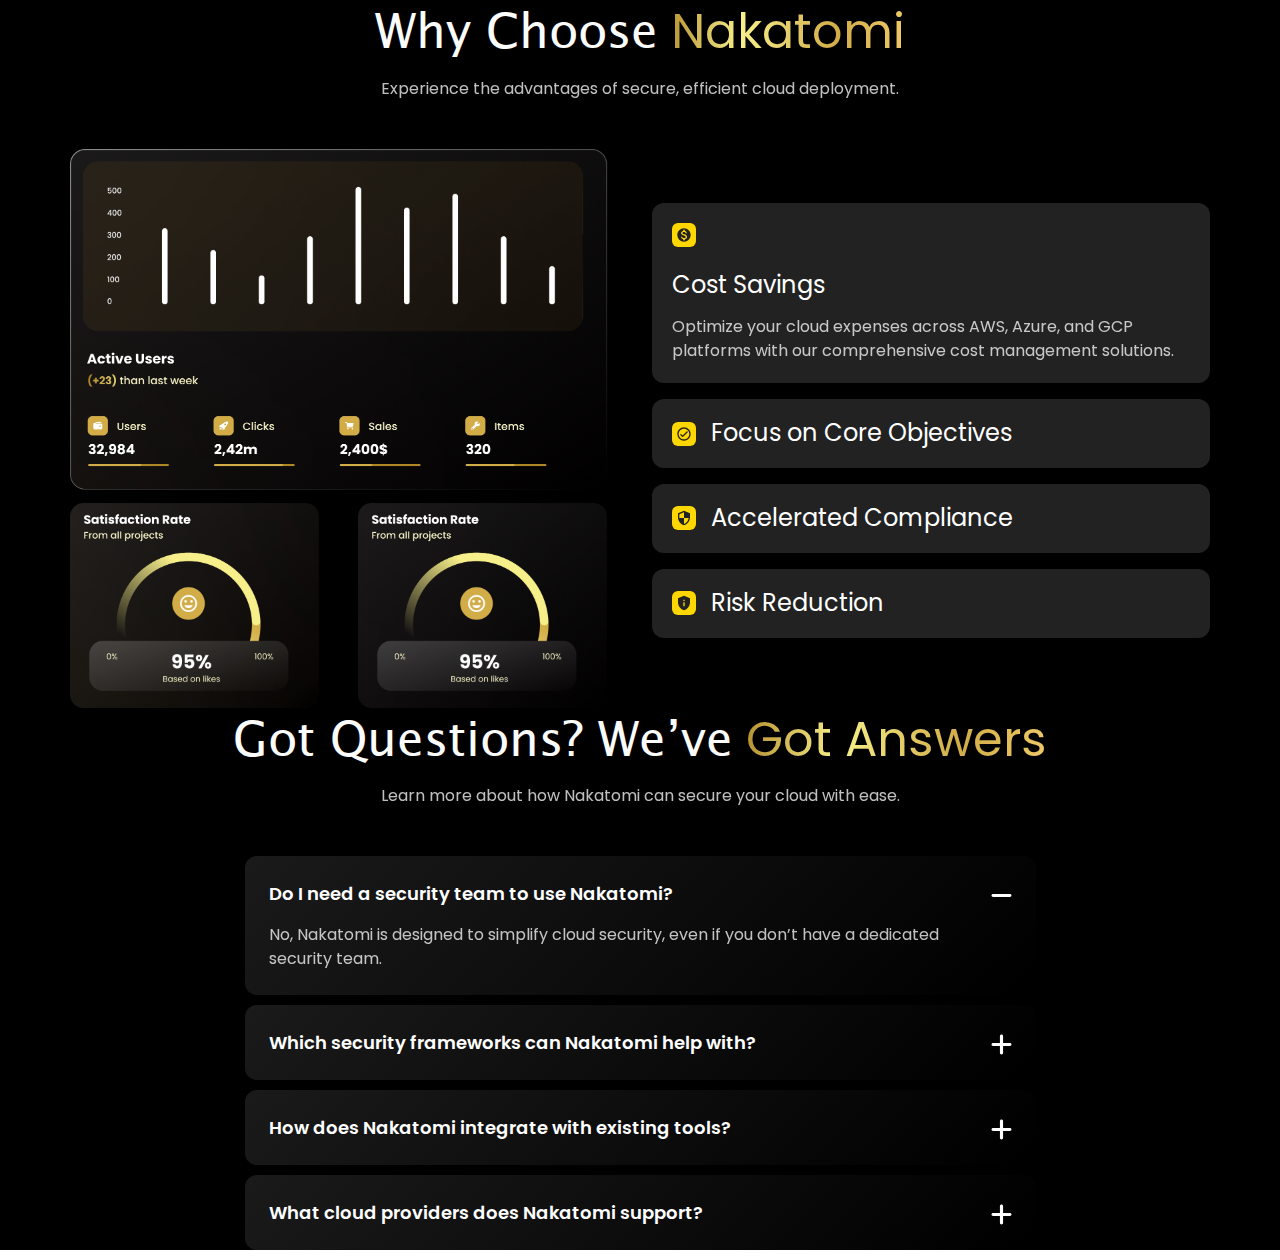
==== faq.html @ da6de806 "added chnages in the page" ====
<!DOCTYPE html>
<html lang="en">

<head>
    <meta charset="UTF-8">
    <meta name="viewport" content="width=device-width, initial-scale=1.0">
    <title>nakatomi</title>
    <link href="https://cdn.jsdelivr.net/npm/bootstrap@5.3.3/dist/css/bootstrap.min.css" rel="stylesheet"
        integrity="sha384-QWTKZyjpPEjISv5WaRU9OFeRpok6YctnYmDr5pNlyT2bRjXh0JMhjY6hW+ALEwIH" crossorigin="anonymous">
    <link rel="stylesheet" href="./assets/css/style.css">
    <link rel="stylesheet" href="./assets/css/faq.css">
</head>

<body>
    <div class="bg-black why-choose-us">
        <!-- why choose us -->
        <div class="">
            <div class="container">
                <h1 class="ff-lucida fw-normal fs-4xl leading-120 clr-white-smoke text-center mx-auto mb-3">
                    Why Choose<span class="gradient-text"> Nakatomi</span></h1>
                <p class="fw-normal fs-md lh-150 text-white opacity-75 text-center mb-5">Experience the advantages of
                    secure, efficient cloud deployment.</p>
                <div class="row">
                    <div class="col-lg-6">
                        <div class="why-choose-dashboard-image">
                            <img src="./assets/images/png/why-choose-dashboard-logo.png" alt="dashboard layout image"
                                class="w-100 h-100">
                        </div>
                    </div>
                    <div class="col-lg-6 d-flex flex-column align-items-center justify-content-center">
                        <div class="accordion-container">
                            <div class="accordion-item-why-choose">
                                <div class="accordion-header-why-choose">
                                    <div class="icon-why-choose">
                                        <svg viewBox="0 0 24 24">
                                            <path
                                                d="M12 2C6.48 2 2 6.48 2 12s4.48 10 10 10 10-4.48 10-10S17.52 2 12 2zm1.41 16.09V20h-2.67v-1.93c-1.71-.36-3.16-1.46-3.27-3.4h1.96c.1 1.05.82 1.87 2.65 1.87 1.96 0 2.4-.98 2.4-1.59 0-.83-.44-1.61-2.67-2.14-2.48-.6-4.18-1.62-4.18-3.67 0-1.72 1.39-2.84 3.11-3.21V4h2.67v1.95c1.86.45 2.79 1.86 2.85 3.39H14.3c-.05-1.11-.64-1.87-2.22-1.87-1.5 0-2.4.68-2.4 1.64 0 .84.65 1.39 2.67 1.91s4.18 1.39 4.18 3.91c-.01 1.83-1.38 2.83-3.12 3.16z" />
                                        </svg>
                                    </div>
                                    <div class="accordion-title mb-0 text-white fs-2xl leading-120">Cost Savings</div>
                                </div>
                                <div class="accordion-content-wrapper">
                                    <div class="accordion-content">
                                        <p class="mb-0 fs-md leading-150 text-white opacity-75">Optimize your cloud
                                            expenses across AWS, Azure, and GCP
                                            platforms with our
                                            comprehensive cost
                                            management solutions.</p>
                                    </div>
                                </div>
                            </div>

                            <div class="accordion-item-why-choose">
                                <div class="accordion-header-why-choose">
                                    <div class="icon-why-choose">
                                        <svg viewBox="0 0 24 24">
                                            <path
                                                d="M12 2C6.48 2 2 6.48 2 12s4.48 10 10 10 10-4.48 10-10S17.52 2 12 2zm0 18c-4.41 0-8-3.59-8-8s3.59-8 8-8 8 3.59 8 8-3.59 8-8 8zm3.88-11.71L10 14.17l-1.88-1.88a.996.996 0 1 0-1.41 1.41l2.59 2.59c.39.39 1.02.39 1.41 0L17.3 9.7a.996.996 0 0 0 0-1.41c-.39-.39-1.03-.39-1.42 0z" />
                                        </svg>
                                    </div>
                                    <div class="accordion-title mb-0 text-white fs-2xl leading-120">Focus on Core
                                        Objectives</div>
                                </div>
                                <div class="accordion-content-wrapper">
                                    <div class="accordion-content">
                                        <p class="mb-0 fs-md leading-150 text-white opacity-75">Keep your team aligned
                                            with strategic goals while we handle the
                                            technical
                                            complexities of cloud
                                            management.</p>
                                    </div>
                                </div>
                            </div>

                            <div class="accordion-item-why-choose">
                                <div class="accordion-header-why-choose">
                                    <div class="icon-why-choose">
                                        <svg viewBox="0 0 24 24">
                                            <path
                                                d="M12 1L3 5v6c0 5.55 3.84 10.74 9 12 5.16-1.26 9-6.45 9-12V5l-9-4zm0 10.99h7c-.53 4.12-3.28 7.79-7 8.94V12H5V6.3l7-3.11v8.8z" />
                                        </svg>
                                    </div>
                                    <div class="accordion-title mb-0 text-white fs-2xl leading-120">Accelerated
                                        Compliance</div>
                                </div>
                                <div class="accordion-content-wrapper">
                                    <div class="accordion-content">
                                        <p class="mb-0 fs-md leading-150 text-white opacity-75">Fast-track your
                                            compliance journey with automated security
                                            controls and
                                            continuous monitoring.</p>
                                    </div>
                                </div>
                            </div>

                            <div class="accordion-item-why-choose">
                                <div class="accordion-header-why-choose">
                                    <div class="icon-why-choose">
                                        <svg viewBox="0 0 24 24">
                                            <path
                                                d="M12 1L3 5v6c0 5.55 3.84 10.74 9 12 5.16-1.26 9-6.45 9-12V5l-9-4zm-1 6h2v2h-2V7zm0 4h2v6h-2v-6z" />
                                        </svg>
                                    </div>
                                    <div class="accordion-title mb-0 text-white fs-2xl leading-120">Risk Reduction</div>
                                </div>
                                <div class="accordion-content-wrapper">
                                    <div class="accordion-content">
                                        <p class="mb-0 fs-md leading-150 text-white opacity-75">Minimize potential
                                            threats and vulnerabilities with our advanced
                                            risk
                                            management framework.</p>
                                    </div>
                                </div>
                            </div>
                        </div>
                    </div>
                </div>
            </div>
        </div>
        <!-- faq -->
        <div class="container">
            <h1 class="ff-lucida fw-normal fs-4xl leading-120 clr-white-smoke text-center mx-auto mb-3">
                Got Questions? We’ve<span class="gradient-text"> Got Answers</span></h1>
            <p class="fw-normal fs-md lh-150 text-white opacity-75 text-center mb-5">Learn more about how Nakatomi can
                secure your cloud
                with ease.</p>
            <div>
                <div class="custom-accordion mx-auto" id="accordionExample">
                    <div class="accordion-item bg-dark-grey border-0">
                        <h2 class="accordion-header d-flex align-items-center justify-content-between w-100"
                            id="headingOne">
                            <button
                                class="accordion-button w-100 fw-semibold fs-lg leading-150 text-white text-start d-flex align-items-center justify-content-between border-0 position-relative p type="
                                button" data-bs-toggle="collapse" data-bs-target="#collapseOne" aria-expanded="true"
                                aria-controls="collapseOne">
                                Do I need a security team to use Nakatomi?
                                <span class="icon">
                                    <svg width="21" height="5" viewBox="0 0 21 5" fill="none"
                                        xmlns="http://www.w3.org/2000/svg">
                                        <path fill-rule="evenodd" clip-rule="evenodd"
                                            d="M12.0789 4.07831H18.9211C19.3398 4.07831 19.7414 3.91195 20.0375 3.61584C20.3336 3.31973 20.5 2.91812 20.5 2.49936C20.5 2.0806 20.3336 1.67898 20.0375 1.38287C19.7414 1.08676 19.3398 0.92041 18.9211 0.92041H12.0789H8.92105H2.07895C1.66018 0.92041 1.25857 1.08676 0.962463 1.38287C0.666353 1.67898 0.5 2.0806 0.5 2.49936C0.5 2.91812 0.666353 3.31973 0.962463 3.61584C1.25857 3.91195 1.66018 4.07831 2.07895 4.07831H8.92105H12.0789Z"
                                            fill="white" />
                                    </svg>
                                </span>
                            </button>
                        </h2>
                        <div id="collapseOne" class="accordion-collapse collapse show" aria-labelledby="headingOne"
                            data-bs-parent="#accordionExample">
                            <div class="accordion-body text-white opacity-75 fs-md leading-150 pt-3">
                                No, Nakatomi is designed to simplify cloud security, even if you don’t have a dedicated
                                security team.
                            </div>
                        </div>
                    </div>
                    <div class="accordion-item bg-dark-grey border-0">
                        <h2 class="accordion-header d-flex align-items-center justify-content-between w-100"
                            id="headingTwo">
                            <button
                                class="accordion-button w-100 fw-semibold fs-lg leading-150 text-white text-start d-flex align-items-center justify-content-between border-0 position-relative collapsed"
                                type="button" data-bs-toggle="collapse" data-bs-target="#collapseTwo"
                                aria-expanded="false" aria-controls="collapseTwo">
                                Which security frameworks can Nakatomi help with?
                                <span class="icon">
                                    <svg width="21" height="21" viewBox="0 0 21 21" fill="none"
                                        xmlns="http://www.w3.org/2000/svg">
                                        <path
                                            d="M8.92105 18.9211C8.92105 19.3398 9.08741 19.7414 9.38352 20.0375C9.67963 20.3336 10.0812 20.5 10.5 20.5C10.9188 20.5 11.3204 20.3336 11.6165 20.0375C11.9126 19.7414 12.0789 19.3398 12.0789 18.9211V12.0789H18.9211C19.3398 12.0789 19.7414 11.9126 20.0375 11.6165C20.3336 11.3204 20.5 10.9188 20.5 10.5C20.5 10.0812 20.3336 9.67963 20.0375 9.38352C19.7414 9.08741 19.3398 8.92105 18.9211 8.92105H12.0789V2.07895C12.0789 1.66018 11.9126 1.25857 11.6165 0.962463C11.3204 0.666353 10.9188 0.5 10.5 0.5C10.0812 0.5 9.67963 0.666353 9.38352 0.962463C9.08741 1.25857 8.92105 1.66018 8.92105 2.07895V8.92105H2.07895C1.66018 8.92105 1.25857 9.08741 0.962463 9.38352C0.666353 9.67963 0.5 10.0812 0.5 10.5C0.5 10.9188 0.666353 11.3204 0.962463 11.6165C1.25857 11.9126 1.66018 12.0789 2.07895 12.0789H8.92105V18.9211Z"
                                            fill="white" />
                                    </svg>
                                </span>
                            </button>
                        </h2>
                        <div id="collapseTwo" class="accordion-collapse collapse" aria-labelledby="headingTwo"
                            data-bs-parent="#accordionExample">
                            <div class="accordion-body text-white opacity-75 fs-md leading-150 pt-3">
                                Nakatomi supports various frameworks, such as ISO 27001, SOC 2, and more.
                            </div>
                        </div>
                    </div>
                    <div class="accordion-item bg-dark-grey border-0">
                        <h2 class="accordion-header d-flex align-items-center justify-content-between w-100"
                            id="headingThree">
                            <button
                                class="accordion-button w-100 fw-semibold fs-lg leading-150 text-white text-start d-flex align-items-center justify-content-between border-0 position-relative collapsed"
                                type="button" data-bs-toggle="collapse" data-bs-target="#collapseThree"
                                aria-expanded="false" aria-controls="collapseThree">
                                How does Nakatomi integrate with existing tools?
                                <span class="icon">
                                    <svg width="21" height="21" viewBox="0 0 21 21" fill="none"
                                        xmlns="http://www.w3.org/2000/svg">
                                        <path
                                            d="M8.92105 18.9211C8.92105 19.3398 9.08741 19.7414 9.38352 20.0375C9.67963 20.3336 10.0812 20.5 10.5 20.5C10.9188 20.5 11.3204 20.3336 11.6165 20.0375C11.9126 19.7414 12.0789 19.3398 12.0789 18.9211V12.0789H18.9211C19.3398 12.0789 19.7414 11.9126 20.0375 11.6165C20.3336 11.3204 20.5 10.9188 20.5 10.5C20.5 10.0812 20.3336 9.67963 20.0375 9.38352C19.7414 9.08741 19.3398 8.92105 18.9211 8.92105H12.0789V2.07895C12.0789 1.66018 11.9126 1.25857 11.6165 0.962463C11.3204 0.666353 10.9188 0.5 10.5 0.5C10.0812 0.5 9.67963 0.666353 9.38352 0.962463C9.08741 1.25857 8.92105 1.66018 8.92105 2.07895V8.92105H2.07895C1.66018 8.92105 1.25857 9.08741 0.962463 9.38352C0.666353 9.67963 0.5 10.0812 0.5 10.5C0.5 10.9188 0.666353 11.3204 0.962463 11.6165C1.25857 11.9126 1.66018 12.0789 2.07895 12.0789H8.92105V18.9211Z"
                                            fill="white" />
                                    </svg>
                                </span>
                            </button>
                        </h2>
                        <div id="collapseThree" class="accordion-collapse collapse" aria-labelledby="headingThree"
                            data-bs-parent="#accordionExample">
                            <div class="accordion-body text-white opacity-75 fs-md leading-150 pt-3">
                                Nakatomi easily integrates with popular cloud platforms and DevOps tools.
                            </div>
                        </div>
                    </div>
                    <div class="accordion-item bg-dark-grey border-0">
                        <h2 class="accordion-header d-flex align-items-center justify-content-between w-100"
                            id="headingFour">
                            <button
                                class="accordion-button w-100 fw-semibold fs-lg leading-150 text-white text-start d-flex align-items-center justify-content-between border-0 position-relative collapsed"
                                type="button" data-bs-toggle="collapse" data-bs-target="#collapseFour"
                                aria-expanded="false" aria-controls="collapseFour">
                                What cloud providers does Nakatomi support?
                                <span class="icon">
                                    <svg width="21" height="21" viewBox="0 0 21 21" fill="none"
                                        xmlns="http://www.w3.org/2000/svg">
                                        <path
                                            d="M8.92105 18.9211C8.92105 19.3398 9.08741 19.7414 9.38352 20.0375C9.67963 20.3336 10.0812 20.5 10.5 20.5C10.9188 20.5 11.3204 20.3336 11.6165 20.0375C11.9126 19.7414 12.0789 19.3398 12.0789 18.9211V12.0789H18.9211C19.3398 12.0789 19.7414 11.9126 20.0375 11.6165C20.3336 11.3204 20.5 10.9188 20.5 10.5C20.5 10.0812 20.3336 9.67963 20.0375 9.38352C19.7414 9.08741 19.3398 8.92105 18.9211 8.92105H12.0789V2.07895C12.0789 1.66018 11.9126 1.25857 11.6165 0.962463C11.3204 0.666353 10.9188 0.5 10.5 0.5C10.0812 0.5 9.67963 0.666353 9.38352 0.962463C9.08741 1.25857 8.92105 1.66018 8.92105 2.07895V8.92105H2.07895C1.66018 8.92105 1.25857 9.08741 0.962463 9.38352C0.666353 9.67963 0.5 10.0812 0.5 10.5C0.5 10.9188 0.666353 11.3204 0.962463 11.6165C1.25857 11.9126 1.66018 12.0789 2.07895 12.0789H8.92105V18.9211Z"
                                            fill="white" />
                                    </svg>
                                </span>
                            </button>
                        </h2>
                        <div id="collapseFour" class="accordion-collapse collapse" aria-labelledby="headingFour"
                            data-bs-parent="#accordionExample">
                            <div class="accordion-body text-white opacity-75 fs-md leading-150 pt-3">
                                Nakatomi supports AWS, Azure, Google Cloud, and others.
                            </div>
                        </div>
                    </div>
                </div>
            </div>
        </div>
    </div>
    <script src="https://cdn.jsdelivr.net/npm/bootstrap@5.3.3/dist/js/bootstrap.bundle.min.js"
        integrity="sha384-YvpcrYf0tY3lHB60NNkmXc5s9fDVZLESaAA55NDzOxhy9GkcIdslK1eN7N6jIeHz"
        crossorigin="anonymous"></script>
    <script src="./assets/js/main.js"></script>
</body>

</html>
---- assets/css/style.css ----
@import url('https://fonts.googleapis.com/css2?family=Poppins:ital,wght@0,100;0,200;0,300;0,400;0,500;0,600;0,700;0,800;0,900;1,100;1,200;1,300;1,400;1,500;1,600;1,700;1,800;1,900&display=swap');
@import url(./root.css);

* {
    margin: 0;
    padding: 0;
    text-decoration: none !important;
    list-style-type: none !important;
    box-sizing: border-box;
    font-family: "Poppins", sans-serif;
}

@font-face {
    font-family: Lucida;
    src: url("/assets/fonts/lucida-sans/l_10646.ttf");
    font-display: swap;
}

.ff-lucida {
    font-family: "Lucida", sans-serif;
}

.container {
    max-width: 100% !important;
    padding-left: 20px !important;
    padding-right: 20px !important;
}

.gap-10 {
    gap: 10px;
}

.hero-bg {
    background-image: url(../images/png/hero-bg.png);
    background-size: 100% 100%;
    background-position: center;
}

.nav-modification {
    border-bottom: 1px solid;
    border-image: linear-gradient(90deg, rgba(255, 255, 255, 0) 10.42%, rgba(255, 255, 255, 0.2) 50%, rgba(255, 255, 255, 0) 89.59%)1;
    background: #FFFFFF05;
    backdrop-filter: blur(7px)
}

.nav-py {
    padding-top: 23px;
    padding-bottom: 23px;
}

.nav-gap {
    gap: 134px;
}

.language-btn {
    border: 1px solid var(--semi-transparent-white);
    backdrop-filter: blur(20px);
    background: var(--light-white);
    border-radius: 119px;
    padding: 8px 12px;
    cursor: pointer;
}

.nav-items {
    position: relative;
    color: var(--light-gray);
    transition: all 300ms linear;
}

.nav-items::after {
    position: absolute;
    content: "";
    bottom: -15%;
    left: 50%;
    width: 0;
    height: 1.2px;
    background: linear-gradient(90deg, #AE8625 0%, #F7EF8A 33.73%, #D2AC47 72.49%, #EDC967 100%);
    transition: all 0.3s linear;
    transform: translateX(-50%);
}

.nav-items:hover::after {
    width: 100%;
    right: 0;
}

.nav-items:hover {
    color: white;
}

.nav-btn {
    padding: 15px 28px;
    border: 1px solid var(--white-smoke);
    background: transparent;
    border-radius: 57px;
    transition: all 300ms ease;
    position: relative;
    overflow: hidden;
    color: var(--white-smoke);
    z-index: 1;
}

.nav-btn::before {
    content: "";
    position: absolute;
    top: 0;
    left: 0;
    width: 100%;
    height: 100%;
    background: linear-gradient(90deg, #AE8625 0%, #F7EF8A 33.73%, #D2AC47 72.49%, #EDC967 100%);
    transform: translateX(-100%);
    transition: transform 0.4s ease;
    z-index: -1 !important;
    border-radius: 4px;
    pointer-events: none;
}

.nav-btn:hover::before {
    transform: translateX(0);
}

.nav-btn:hover {
    color: black !important;
    border: 1px solid transparent;
    background: transparent;
}

/* hero */
.hero-padding {
    padding-top: 37px;
    padding-bottom: 133px;
}

.max-w-817 {
    max-width: 817px;
}

.object-position-top {
    object-position: top;
}

.secure-text {
    position: relative;
    max-width: fit-content;
    padding: 10px 16px;
    background: linear-gradient(90deg, rgba(174, 134, 37, 0.05) 0%, rgba(247, 239, 138, 0.05) 33.73%, rgba(210, 172, 71, 0.05) 72.49%, rgba(237, 201, 103, 0.05) 100%);
    backdrop-filter: blur(20px);
    margin-bottom: 10px;
}

.secure-text::before {
    content: "";
    position: absolute;
    inset: 0;
    border-radius: 26px;
    padding: 1px;
    background: linear-gradient(90deg, rgba(174, 134, 37, 0.4) 0%, rgba(247, 239, 138, 0.4) 33.73%, rgba(210, 172, 71, 0.4) 72.49%, rgba(237, 201, 103, 0.4) 100%);
    -webkit-mask:
        linear-gradient(#fff 0 0) content-box,
        linear-gradient(#fff 0 0);
    -webkit-mask-composite: xor;
    mask-composite: exclude;
}

.gradient-text {
    background: linear-gradient(90deg, #AE8625 0%, #F7EF8A 33.73%, #D2AC47 72.49%, #EDC967 100%);
    -webkit-background-clip: text;
    -webkit-text-fill-color: transparent;
}

.common-btn {
    background: linear-gradient(90deg, #AE8625 0%, #F7EF8A 33.73%, #D2AC47 72.49%, #EDC967 100%)border-box;
    padding: 9px 17px;
    border-radius: 57px;
    border: 1px solid transparent;
    transition: all 300ms ease;
    position: relative;
    overflow: hidden;
    color: var(--dark-black);
    z-index: 1;
}

.common-btn::before {
    content: "";
    position: absolute;
    top: 0;
    left: 0;
    width: 100%;
    height: 100%;
    background: white;
    transform: translateX(-100%);
    transition: transform 0.4s ease;
    z-index: -1 !important;
    border-radius: 4px;
    pointer-events: none;
}

.common-btn:hover::before {
    transform: translateX(0);
}

.common-btn:hover {
    color: #AE8625 !important;
    border: 1px solid #AE8625;
    background: transparent;
}

.dashboard-image {
    max-width: 320px;
    height: auto;
    border-radius: 19px;
}

.hero-left-ellipse-pos {
    top: 30%;
    left: 0;
}

.hero-right-ellipse-pos {
    top: 22%;
    right: 0;
}

.ellipse-opacity {
    opacity: 30%;
}

.hero-btn-mb {
    margin-bottom: 29px;
}

.z-99 {
    z-index: 99;
}


.dropdown-modification {
    background: linear-gradient(90deg, #AE8625 0%, #F7EF8A 33.73%, #D2AC47 72.49%, #EDC967 100%);
    width: 105px;
    padding: 10px;
    border-radius: 5px;
    opacity: 0;
    position: relative;
    z-index: -1;
}

.dropdown-position {
    top: 50px;
    left: 6px;
}

#btn.active.dropdown-modification {
    opacity: 1;
    z-index: 1;
    position: relative;
}

.arrow {
    transition: transform 0.3s ease;
}

.arrow.rotate {
    transform: rotate(180deg);
}

.hero-ellipse-modification {
    width: 316px;
    height: 316px;
    opacity: 26%;
    filter: blur(128px);
    background: linear-gradient(90deg, #AE8625 0%, #F7EF8A 33.73%, #D2AC47 72.49%, #EDC967 100%);
    bottom: 0;
    left: 0;
}

.nav-ellipse-modification {
    width: 361px;
    height: 361px;
    opacity: 20%;
    filter: blur(128px);
    background: linear-gradient(90deg, #AE8625 0%, #F7EF8A 33.73%, #D2AC47 72.49%, #EDC967 100%);
    top: 0;
    left: 0;
}


@media (max-width: 991.5px) {
    .menu {
        position: relative;
        z-index: 100;
        cursor: pointer;
    }

    .mobile-view {
        flex-direction: column;
        justify-content: center;
        align-items: center;
        width: 100%;
        height: 100vh;
        position: fixed;
        left: -100%;
        top: 0;
        z-index: 99;
        transition: all 300ms linear;
        background-color: black;
    }

    .overflow-hide {
        overflow: hidden;
    }

    .menu span:nth-child(1) {
        width: 40px;
        height: 4px;
        display: block;
        border-radius: 5px;
        background: linear-gradient(90deg, #AE8625 0%, #F7EF8A 33.73%, #D2AC47 72.49%, #EDC967 100%);
        transition: all 300ms linear;
    }

    .menu span:nth-child(2) {
        width: 40px;
        height: 4px;
        display: block;
        border-radius: 5px;
        background: linear-gradient(90deg, #AE8625 0%, #F7EF8A 33.73%, #D2AC47 72.49%, #EDC967 100%);
        transition: all 300ms linear;
    }

    .menu span:nth-child(3) {
        width: 40px;
        height: 4px;
        display: block;
        border-radius: 5px;
        background: linear-gradient(90deg, #AE8625 0%, #F7EF8A 33.73%, #D2AC47 72.49%, #EDC967 100%);
        transition: all 300ms linear;
    }

    .cross span:nth-child(1) {
        transition: all 300ms linear;
        transform: rotate(44deg) translateY(13px) translateX(2px);
        background: linear-gradient(90deg, #AE8625 0%, #F7EF8A 33.73%, #D2AC47 72.49%, #EDC967 100%);
    }

    .cross span:nth-child(2) {
        transform: translateX(-100%);
        transition: all 300ms linear;
        opacity: 0;
        background: linear-gradient(90deg, #AE8625 0%, #F7EF8A 33.73%, #D2AC47 72.49%, #EDC967 100%);
    }

    .cross span:nth-child(3) {
        transition: all 300ms linear;
        transform: rotate(-45deg) translateY(-14px) translateX(4px);
        background: linear-gradient(90deg, #AE8625 0%, #F7EF8A 33.73%, #D2AC47 72.49%, #EDC967 100%);
    }

}

@media (min-width:576px) {
    .dashboard-image {
        max-width: 600px;
        height: auto;
    }

    .hero-btn-mb {
        margin-bottom: 53px;
    }

    .common-btn {
        padding: 12px 28px;
    }

    .hero-padding {
        padding-top: 69px;
    }
}

@media (min-width:768px) {
    .container {
        max-width: 1180px !important;
    }
}

@media (min-width:992px) {
    .hero-btn-mb {
        margin-bottom: 81px;
    }

    .hero-padding {
        padding-top: 110px;
    }

    .dashboard-image {
        max-width: 970px;
        height: 529px;
    }
}

@media (min-width: 1200px) {
    .hero-left-ellipse-pos {
        top: 40%;
        left: 0;
    }

    .ellipse-opacity {
        opacity: 100%;
    }
}
---- assets/css/faq.css ----
.custom-accordion .accordion-item {
    margin-bottom: 10px;
    border-radius: 12px;
    overflow: hidden;
    padding: 24px;
    background: linear-gradient(315.97deg, rgba(255, 255, 255, 0) 1.86%, rgba(255, 255, 255, 0.1) 99.45%);
}

.custom-accordion {
    max-width: 791px !important;
}

.accordion-item.collapse .accordion-button {
    color: #FFD700 !important;
}

.custom-accordion .accordion-button {
    border-radius: 8px;
}

.custom-accordion .icon {
    margin-left: auto;
    position: absolute;
    right: 0px;
}

.accordion-body {
    max-width: 671px;
}

.why-choose-dashboard-image {
    max-width: 538px;
    min-height: 559px;
}

/* diff css */

.accordion-container {
    width: 100%;
    max-width: 600px;
}

.accordion-item-why-choose {
    background: #222;
    border-radius: 12px;
    margin-bottom: 16px;
    overflow: hidden;
}

.accordion-header-why-choose {
    display: flex;
    align-items: center;
    padding: 20px;
    cursor: pointer;
    user-select: none;
    position: relative;
}

.accordion-item-why-choose.active .accordion-header-why-choose {
    padding: 20px 20px 16px 20px !important;
}

.icon-why-choose {
    width: 24px;
    height: 24px;
    margin-right: 15px;
    background: #FFD700;
    border-radius: 6px;
    display: flex;
    align-items: center;
    justify-content: center;
}

.icon-why-choose svg {
    width: 16px;
    height: 16px;
    fill: #222;
}

.accordion-title {
    flex-grow: 1;
}

.accordion-content-wrapper {
    height: 0;
    overflow: hidden;
    transition: height 0.45s ease;
}

.accordion-content {
    padding: 0 20px 20px;
    color: #888;
}

.accordion-item-why-choose:hover {
    transform: translateY(-2px);
    transition: transform 0.3s ease;
}

.accordion-item-why-choose.active .accordion-header-why-choose {
    flex-direction: column !important;
    align-items: start !important;
}

.accordion-item-why-choose.active .accordion-title {
    padding-top: 24px;
}
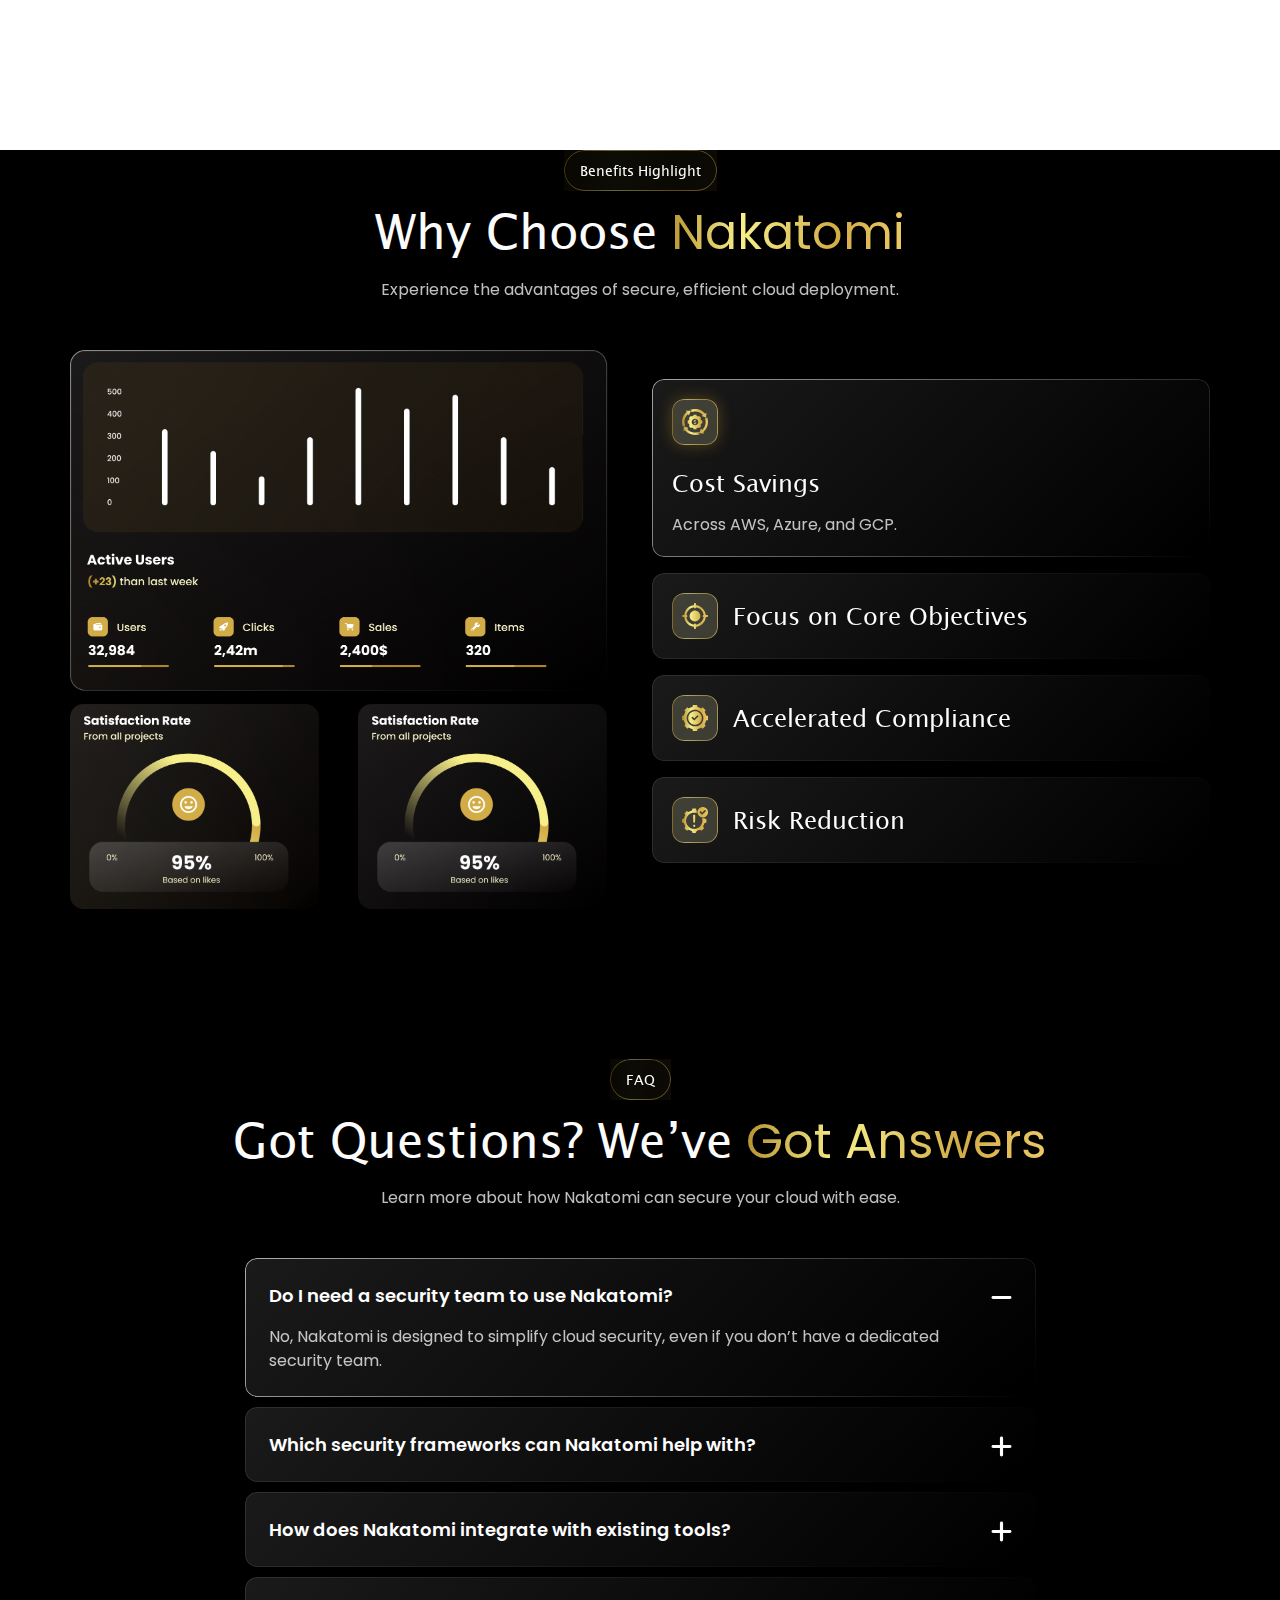
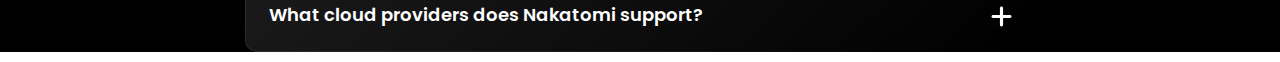
==== commit 6e1debd8: "added both sections in the page" ====
--- a/faq.html
+++ b/faq.html
@@ -15,100 +15,91 @@
     <div class="bg-black why-choose-us">
         <!-- why choose us -->
         <div class="">
-            <div class="container">
+            <div class="container mt-media-faq">
+                <div class="secure-text mx-auto">
+                    <p class="ff-lucida fw-normal fs-sm leading-150 clr-white-smoke text-center mb-0">Benefits Highlight
+                    </p>
+                </div>
                 <h1 class="ff-lucida fw-normal fs-4xl leading-120 clr-white-smoke text-center mx-auto mb-3">
                     Why Choose<span class="gradient-text"> Nakatomi</span></h1>
                 <p class="fw-normal fs-md lh-150 text-white opacity-75 text-center mb-5">Experience the advantages of
                     secure, efficient cloud deployment.</p>
                 <div class="row">
-                    <div class="col-lg-6">
+                    <div
+                        class="col-lg-6 d-flex align-items-lg-start align-items-center justify-content-lg-start justify-content-center">
                         <div class="why-choose-dashboard-image">
                             <img src="./assets/images/png/why-choose-dashboard-logo.png" alt="dashboard layout image"
                                 class="w-100 h-100">
                         </div>
                     </div>
-                    <div class="col-lg-6 d-flex flex-column align-items-center justify-content-center">
+                    <div class="col-lg-6 d-flex flex-column align-items-center justify-content-center mt-lg-0 mt-4">
                         <div class="accordion-container">
                             <div class="accordion-item-why-choose">
                                 <div class="accordion-header-why-choose">
-                                    <div class="icon-why-choose">
-                                        <svg viewBox="0 0 24 24">
-                                            <path
-                                                d="M12 2C6.48 2 2 6.48 2 12s4.48 10 10 10 10-4.48 10-10S17.52 2 12 2zm1.41 16.09V20h-2.67v-1.93c-1.71-.36-3.16-1.46-3.27-3.4h1.96c.1 1.05.82 1.87 2.65 1.87 1.96 0 2.4-.98 2.4-1.59 0-.83-.44-1.61-2.67-2.14-2.48-.6-4.18-1.62-4.18-3.67 0-1.72 1.39-2.84 3.11-3.21V4h2.67v1.95c1.86.45 2.79 1.86 2.85 3.39H14.3c-.05-1.11-.64-1.87-2.22-1.87-1.5 0-2.4.68-2.4 1.64 0 .84.65 1.39 2.67 1.91s4.18 1.39 4.18 3.91c-.01 1.83-1.38 2.83-3.12 3.16z" />
-                                        </svg>
-                                    </div>
-                                    <div class="accordion-title mb-0 text-white fs-2xl leading-120">Cost Savings</div>
-                                </div>
-                                <div class="accordion-content-wrapper">
-                                    <div class="accordion-content">
-                                        <p class="mb-0 fs-md leading-150 text-white opacity-75">Optimize your cloud
-                                            expenses across AWS, Azure, and GCP
-                                            platforms with our
-                                            comprehensive cost
-                                            management solutions.</p>
-                                    </div>
-                                </div>
-                            </div>
-
-                            <div class="accordion-item-why-choose">
-                                <div class="accordion-header-why-choose">
-                                    <div class="icon-why-choose">
-                                        <svg viewBox="0 0 24 24">
-                                            <path
-                                                d="M12 2C6.48 2 2 6.48 2 12s4.48 10 10 10 10-4.48 10-10S17.52 2 12 2zm0 18c-4.41 0-8-3.59-8-8s3.59-8 8-8 8 3.59 8 8-3.59 8-8 8zm3.88-11.71L10 14.17l-1.88-1.88a.996.996 0 1 0-1.41 1.41l2.59 2.59c.39.39 1.02.39 1.41 0L17.3 9.7a.996.996 0 0 0 0-1.41c-.39-.39-1.03-.39-1.42 0z" />
-                                        </svg>
-                                    </div>
-                                    <div class="accordion-title mb-0 text-white fs-2xl leading-120">Focus on Core
+                                    <div class="icon-why-choose d-flex align-items-center justify-content-center">
+                                        <img src="./assets/images/svg/why-choose-accordion-settings.svg"
+                                            alt="settings icon">
+                                    </div>
+                                    <div class="accordion-title mb-0 text-white fs-2xl leading-120 ff-lucida">Cost
+                                        Savings</div>
+                                </div>
+                                <div class="accordion-content-wrapper">
+                                    <div class="accordion-content">
+                                        <p class="mb-0 fs-md leading-150 text-white opacity-75">Across AWS, Azure, and
+                                            GCP.</p>
+                                    </div>
+                                </div>
+                            </div>
+
+                            <div class="accordion-item-why-choose">
+                                <div class="accordion-header-why-choose">
+                                    <div class="icon-why-choose d-flex align-items-center justify-content-center">
+                                        <img src="./assets/images/svg/why-choose-accordion-target.svg"
+                                            alt="target svg accoridon">
+                                    </div>
+                                    <div class="accordion-title mb-0 text-white fs-2xl leading-120 ff-lucida">Focus on
+                                        Core
                                         Objectives</div>
                                 </div>
                                 <div class="accordion-content-wrapper">
                                     <div class="accordion-content">
-                                        <p class="mb-0 fs-md leading-150 text-white opacity-75">Keep your team aligned
-                                            with strategic goals while we handle the
-                                            technical
-                                            complexities of cloud
-                                            management.</p>
-                                    </div>
-                                </div>
-                            </div>
-
-                            <div class="accordion-item-why-choose">
-                                <div class="accordion-header-why-choose">
-                                    <div class="icon-why-choose">
-                                        <svg viewBox="0 0 24 24">
-                                            <path
-                                                d="M12 1L3 5v6c0 5.55 3.84 10.74 9 12 5.16-1.26 9-6.45 9-12V5l-9-4zm0 10.99h7c-.53 4.12-3.28 7.79-7 8.94V12H5V6.3l7-3.11v8.8z" />
-                                        </svg>
-                                    </div>
-                                    <div class="accordion-title mb-0 text-white fs-2xl leading-120">Accelerated
+                                        <p class="mb-0 fs-md leading-150 text-white opacity-75">Across AWS, Azure, and
+                                            GCP.</p>
+                                    </div>
+                                </div>
+                            </div>
+
+                            <div class="accordion-item-why-choose">
+                                <div class="accordion-header-why-choose">
+                                    <div class="icon-why-choose d-flex align-items-center justify-content-center">
+                                        <img src="./assets/images/svg/why-choose-accordion-tick-setting.svg"
+                                            alt="tick setting svg accoridon">
+                                    </div>
+                                    <div class="accordion-title mb-0 text-white fs-2xl leading-120 ff-lucida">
+                                        Accelerated
                                         Compliance</div>
                                 </div>
                                 <div class="accordion-content-wrapper">
                                     <div class="accordion-content">
-                                        <p class="mb-0 fs-md leading-150 text-white opacity-75">Fast-track your
-                                            compliance journey with automated security
-                                            controls and
-                                            continuous monitoring.</p>
-                                    </div>
-                                </div>
-                            </div>
-
-                            <div class="accordion-item-why-choose">
-                                <div class="accordion-header-why-choose">
-                                    <div class="icon-why-choose">
-                                        <svg viewBox="0 0 24 24">
-                                            <path
-                                                d="M12 1L3 5v6c0 5.55 3.84 10.74 9 12 5.16-1.26 9-6.45 9-12V5l-9-4zm-1 6h2v2h-2V7zm0 4h2v6h-2v-6z" />
-                                        </svg>
-                                    </div>
-                                    <div class="accordion-title mb-0 text-white fs-2xl leading-120">Risk Reduction</div>
-                                </div>
-                                <div class="accordion-content-wrapper">
-                                    <div class="accordion-content">
-                                        <p class="mb-0 fs-md leading-150 text-white opacity-75">Minimize potential
-                                            threats and vulnerabilities with our advanced
-                                            risk
-                                            management framework.</p>
+                                        <p class="mb-0 fs-md leading-150 text-white opacity-75">Across AWS, Azure, and
+                                            GCP.</p>
+                                    </div>
+                                </div>
+                            </div>
+
+                            <div class="accordion-item-why-choose">
+                                <div class="accordion-header-why-choose">
+                                    <div class="icon-why-choose d-flex align-items-center justify-content-center">
+                                        <img src="./assets/images/svg/why-choose-accordion-warning-settings.svg"
+                                            alt="warning setting svg accoridon">
+                                    </div>
+                                    <div class="accordion-title mb-0 text-white fs-2xl leading-120 ff-lucida">Risk
+                                        Reduction</div>
+                                </div>
+                                <div class="accordion-content-wrapper">
+                                    <div class="accordion-content">
+                                        <p class="mb-0 fs-md leading-150 text-white opacity-75">Across AWS, Azure, and
+                                            GCP.</p>
                                     </div>
                                 </div>
                             </div>
@@ -118,113 +109,114 @@
             </div>
         </div>
         <!-- faq -->
-        <div class="container">
+        <div class="container mt-media-faq">
+            <div class="secure-text mx-auto">
+                <p class="ff-lucida fw-normal fs-sm leading-150 clr-white-smoke text-center mb-0">FAQ</p>
+            </div>
             <h1 class="ff-lucida fw-normal fs-4xl leading-120 clr-white-smoke text-center mx-auto mb-3">
                 Got Questions? We’ve<span class="gradient-text"> Got Answers</span></h1>
             <p class="fw-normal fs-md lh-150 text-white opacity-75 text-center mb-5">Learn more about how Nakatomi can
                 secure your cloud
                 with ease.</p>
-            <div>
-                <div class="custom-accordion mx-auto" id="accordionExample">
-                    <div class="accordion-item bg-dark-grey border-0">
-                        <h2 class="accordion-header d-flex align-items-center justify-content-between w-100"
-                            id="headingOne">
-                            <button
-                                class="accordion-button w-100 fw-semibold fs-lg leading-150 text-white text-start d-flex align-items-center justify-content-between border-0 position-relative p type="
-                                button" data-bs-toggle="collapse" data-bs-target="#collapseOne" aria-expanded="true"
-                                aria-controls="collapseOne">
-                                Do I need a security team to use Nakatomi?
-                                <span class="icon">
-                                    <svg width="21" height="5" viewBox="0 0 21 5" fill="none"
-                                        xmlns="http://www.w3.org/2000/svg">
-                                        <path fill-rule="evenodd" clip-rule="evenodd"
-                                            d="M12.0789 4.07831H18.9211C19.3398 4.07831 19.7414 3.91195 20.0375 3.61584C20.3336 3.31973 20.5 2.91812 20.5 2.49936C20.5 2.0806 20.3336 1.67898 20.0375 1.38287C19.7414 1.08676 19.3398 0.92041 18.9211 0.92041H12.0789H8.92105H2.07895C1.66018 0.92041 1.25857 1.08676 0.962463 1.38287C0.666353 1.67898 0.5 2.0806 0.5 2.49936C0.5 2.91812 0.666353 3.31973 0.962463 3.61584C1.25857 3.91195 1.66018 4.07831 2.07895 4.07831H8.92105H12.0789Z"
-                                            fill="white" />
-                                    </svg>
-                                </span>
-                            </button>
-                        </h2>
-                        <div id="collapseOne" class="accordion-collapse collapse show" aria-labelledby="headingOne"
-                            data-bs-parent="#accordionExample">
-                            <div class="accordion-body text-white opacity-75 fs-md leading-150 pt-3">
-                                No, Nakatomi is designed to simplify cloud security, even if you don’t have a dedicated
-                                security team.
-                            </div>
-                        </div>
-                    </div>
-                    <div class="accordion-item bg-dark-grey border-0">
-                        <h2 class="accordion-header d-flex align-items-center justify-content-between w-100"
-                            id="headingTwo">
-                            <button
-                                class="accordion-button w-100 fw-semibold fs-lg leading-150 text-white text-start d-flex align-items-center justify-content-between border-0 position-relative collapsed"
-                                type="button" data-bs-toggle="collapse" data-bs-target="#collapseTwo"
-                                aria-expanded="false" aria-controls="collapseTwo">
-                                Which security frameworks can Nakatomi help with?
-                                <span class="icon">
-                                    <svg width="21" height="21" viewBox="0 0 21 21" fill="none"
-                                        xmlns="http://www.w3.org/2000/svg">
-                                        <path
-                                            d="M8.92105 18.9211C8.92105 19.3398 9.08741 19.7414 9.38352 20.0375C9.67963 20.3336 10.0812 20.5 10.5 20.5C10.9188 20.5 11.3204 20.3336 11.6165 20.0375C11.9126 19.7414 12.0789 19.3398 12.0789 18.9211V12.0789H18.9211C19.3398 12.0789 19.7414 11.9126 20.0375 11.6165C20.3336 11.3204 20.5 10.9188 20.5 10.5C20.5 10.0812 20.3336 9.67963 20.0375 9.38352C19.7414 9.08741 19.3398 8.92105 18.9211 8.92105H12.0789V2.07895C12.0789 1.66018 11.9126 1.25857 11.6165 0.962463C11.3204 0.666353 10.9188 0.5 10.5 0.5C10.0812 0.5 9.67963 0.666353 9.38352 0.962463C9.08741 1.25857 8.92105 1.66018 8.92105 2.07895V8.92105H2.07895C1.66018 8.92105 1.25857 9.08741 0.962463 9.38352C0.666353 9.67963 0.5 10.0812 0.5 10.5C0.5 10.9188 0.666353 11.3204 0.962463 11.6165C1.25857 11.9126 1.66018 12.0789 2.07895 12.0789H8.92105V18.9211Z"
-                                            fill="white" />
-                                    </svg>
-                                </span>
-                            </button>
-                        </h2>
-                        <div id="collapseTwo" class="accordion-collapse collapse" aria-labelledby="headingTwo"
-                            data-bs-parent="#accordionExample">
-                            <div class="accordion-body text-white opacity-75 fs-md leading-150 pt-3">
-                                Nakatomi supports various frameworks, such as ISO 27001, SOC 2, and more.
-                            </div>
-                        </div>
-                    </div>
-                    <div class="accordion-item bg-dark-grey border-0">
-                        <h2 class="accordion-header d-flex align-items-center justify-content-between w-100"
-                            id="headingThree">
-                            <button
-                                class="accordion-button w-100 fw-semibold fs-lg leading-150 text-white text-start d-flex align-items-center justify-content-between border-0 position-relative collapsed"
-                                type="button" data-bs-toggle="collapse" data-bs-target="#collapseThree"
-                                aria-expanded="false" aria-controls="collapseThree">
-                                How does Nakatomi integrate with existing tools?
-                                <span class="icon">
-                                    <svg width="21" height="21" viewBox="0 0 21 21" fill="none"
-                                        xmlns="http://www.w3.org/2000/svg">
-                                        <path
-                                            d="M8.92105 18.9211C8.92105 19.3398 9.08741 19.7414 9.38352 20.0375C9.67963 20.3336 10.0812 20.5 10.5 20.5C10.9188 20.5 11.3204 20.3336 11.6165 20.0375C11.9126 19.7414 12.0789 19.3398 12.0789 18.9211V12.0789H18.9211C19.3398 12.0789 19.7414 11.9126 20.0375 11.6165C20.3336 11.3204 20.5 10.9188 20.5 10.5C20.5 10.0812 20.3336 9.67963 20.0375 9.38352C19.7414 9.08741 19.3398 8.92105 18.9211 8.92105H12.0789V2.07895C12.0789 1.66018 11.9126 1.25857 11.6165 0.962463C11.3204 0.666353 10.9188 0.5 10.5 0.5C10.0812 0.5 9.67963 0.666353 9.38352 0.962463C9.08741 1.25857 8.92105 1.66018 8.92105 2.07895V8.92105H2.07895C1.66018 8.92105 1.25857 9.08741 0.962463 9.38352C0.666353 9.67963 0.5 10.0812 0.5 10.5C0.5 10.9188 0.666353 11.3204 0.962463 11.6165C1.25857 11.9126 1.66018 12.0789 2.07895 12.0789H8.92105V18.9211Z"
-                                            fill="white" />
-                                    </svg>
-                                </span>
-                            </button>
-                        </h2>
-                        <div id="collapseThree" class="accordion-collapse collapse" aria-labelledby="headingThree"
-                            data-bs-parent="#accordionExample">
-                            <div class="accordion-body text-white opacity-75 fs-md leading-150 pt-3">
-                                Nakatomi easily integrates with popular cloud platforms and DevOps tools.
-                            </div>
-                        </div>
-                    </div>
-                    <div class="accordion-item bg-dark-grey border-0">
-                        <h2 class="accordion-header d-flex align-items-center justify-content-between w-100"
-                            id="headingFour">
-                            <button
-                                class="accordion-button w-100 fw-semibold fs-lg leading-150 text-white text-start d-flex align-items-center justify-content-between border-0 position-relative collapsed"
-                                type="button" data-bs-toggle="collapse" data-bs-target="#collapseFour"
-                                aria-expanded="false" aria-controls="collapseFour">
-                                What cloud providers does Nakatomi support?
-                                <span class="icon">
-                                    <svg width="21" height="21" viewBox="0 0 21 21" fill="none"
-                                        xmlns="http://www.w3.org/2000/svg">
-                                        <path
-                                            d="M8.92105 18.9211C8.92105 19.3398 9.08741 19.7414 9.38352 20.0375C9.67963 20.3336 10.0812 20.5 10.5 20.5C10.9188 20.5 11.3204 20.3336 11.6165 20.0375C11.9126 19.7414 12.0789 19.3398 12.0789 18.9211V12.0789H18.9211C19.3398 12.0789 19.7414 11.9126 20.0375 11.6165C20.3336 11.3204 20.5 10.9188 20.5 10.5C20.5 10.0812 20.3336 9.67963 20.0375 9.38352C19.7414 9.08741 19.3398 8.92105 18.9211 8.92105H12.0789V2.07895C12.0789 1.66018 11.9126 1.25857 11.6165 0.962463C11.3204 0.666353 10.9188 0.5 10.5 0.5C10.0812 0.5 9.67963 0.666353 9.38352 0.962463C9.08741 1.25857 8.92105 1.66018 8.92105 2.07895V8.92105H2.07895C1.66018 8.92105 1.25857 9.08741 0.962463 9.38352C0.666353 9.67963 0.5 10.0812 0.5 10.5C0.5 10.9188 0.666353 11.3204 0.962463 11.6165C1.25857 11.9126 1.66018 12.0789 2.07895 12.0789H8.92105V18.9211Z"
-                                            fill="white" />
-                                    </svg>
-                                </span>
-                            </button>
-                        </h2>
-                        <div id="collapseFour" class="accordion-collapse collapse" aria-labelledby="headingFour"
-                            data-bs-parent="#accordionExample">
-                            <div class="accordion-body text-white opacity-75 fs-md leading-150 pt-3">
-                                Nakatomi supports AWS, Azure, Google Cloud, and others.
-                            </div>
+            <div class="custom-accordion mx-auto" id="accordionExample">
+                <div class="accordion-item bg-dark-grey border-0">
+                    <h2 class="accordion-header d-flex align-items-center justify-content-between w-100"
+                        id="headingOne">
+                        <button
+                            class="accordion-button w-100 fw-semibold fs-lg leading-150 text-white text-start d-flex align-items-center justify-content-between border-0 position-relative"
+                            data-bs-toggle="collapse" data-bs-target="#collapseOne" aria-expanded="true"
+                            aria-controls="collapseOne">
+                            Do I need a security team to use Nakatomi?
+                            <span class="icon">
+                                <svg width="21" height="5" viewBox="0 0 21 5" fill="none"
+                                    xmlns="http://www.w3.org/2000/svg">
+                                    <path fill-rule="evenodd" clip-rule="evenodd"
+                                        d="M12.0789 4.07831H18.9211C19.3398 4.07831 19.7414 3.91195 20.0375 3.61584C20.3336 3.31973 20.5 2.91812 20.5 2.49936C20.5 2.0806 20.3336 1.67898 20.0375 1.38287C19.7414 1.08676 19.3398 0.92041 18.9211 0.92041H12.0789H8.92105H2.07895C1.66018 0.92041 1.25857 1.08676 0.962463 1.38287C0.666353 1.67898 0.5 2.0806 0.5 2.49936C0.5 2.91812 0.666353 3.31973 0.962463 3.61584C1.25857 3.91195 1.66018 4.07831 2.07895 4.07831H8.92105H12.0789Z"
+                                        fill="white" />
+                                </svg>
+                            </span>
+                        </button>
+                    </h2>
+                    <div id="collapseOne" class="accordion-collapse collapse show" aria-labelledby="headingOne"
+                        data-bs-parent="#accordionExample">
+                        <div class="accordion-body text-white opacity-75 fs-md leading-150 pt-3">
+                            No, Nakatomi is designed to simplify cloud security, even if you don’t have a dedicated
+                            security team.
+                        </div>
+                    </div>
+                </div>
+                <div class="accordion-item bg-dark-grey border-0">
+                    <h2 class="accordion-header d-flex align-items-center justify-content-between w-100"
+                        id="headingTwo">
+                        <button
+                            class="accordion-button w-100 fw-semibold fs-lg leading-150 text-white text-start d-flex align-items-center justify-content-between border-0 position-relative collapsed"
+                            data-bs-toggle="collapse" data-bs-target="#collapseTwo" aria-expanded="false"
+                            aria-controls="collapseTwo">
+                            Which security frameworks can Nakatomi help with?
+                            <span class="icon">
+                                <svg width="21" height="21" viewBox="0 0 21 21" fill="none"
+                                    xmlns="http://www.w3.org/2000/svg">
+                                    <path
+                                        d="M8.92105 18.9211C8.92105 19.3398 9.08741 19.7414 9.38352 20.0375C9.67963 20.3336 10.0812 20.5 10.5 20.5C10.9188 20.5 11.3204 20.3336 11.6165 20.0375C11.9126 19.7414 12.0789 19.3398 12.0789 18.9211V12.0789H18.9211C19.3398 12.0789 19.7414 11.9126 20.0375 11.6165C20.3336 11.3204 20.5 10.9188 20.5 10.5C20.5 10.0812 20.3336 9.67963 20.0375 9.38352C19.7414 9.08741 19.3398 8.92105 18.9211 8.92105H12.0789V2.07895C12.0789 1.66018 11.9126 1.25857 11.6165 0.962463C11.3204 0.666353 10.9188 0.5 10.5 0.5C10.0812 0.5 9.67963 0.666353 9.38352 0.962463C9.08741 1.25857 8.92105 1.66018 8.92105 2.07895V8.92105H2.07895C1.66018 8.92105 1.25857 9.08741 0.962463 9.38352C0.666353 9.67963 0.5 10.0812 0.5 10.5C0.5 10.9188 0.666353 11.3204 0.962463 11.6165C1.25857 11.9126 1.66018 12.0789 2.07895 12.0789H8.92105V18.9211Z"
+                                        fill="white" />
+                                </svg>
+                            </span>
+                        </button>
+                    </h2>
+                    <div id="collapseTwo" class="accordion-collapse collapse" aria-labelledby="headingTwo"
+                        data-bs-parent="#accordionExample">
+                        <div class="accordion-body text-white opacity-75 fs-md leading-150 pt-3">
+                            Nakatomi supports various frameworks, such as ISO 27001, SOC 2, and more.
+                        </div>
+                    </div>
+                </div>
+                <div class="accordion-item bg-dark-grey border-0">
+                    <h2 class="accordion-header d-flex align-items-center justify-content-between w-100"
+                        id="headingThree">
+                        <button
+                            class="accordion-button w-100 fw-semibold fs-lg leading-150 text-white text-start d-flex align-items-center justify-content-between border-0 position-relative collapsed"
+                            data-bs-toggle="collapse" data-bs-target="#collapseThree" aria-expanded="false"
+                            aria-controls="collapseThree">
+                            How does Nakatomi integrate with existing tools?
+                            <span class="icon">
+                                <svg width="21" height="21" viewBox="0 0 21 21" fill="none"
+                                    xmlns="http://www.w3.org/2000/svg">
+                                    <path
+                                        d="M8.92105 18.9211C8.92105 19.3398 9.08741 19.7414 9.38352 20.0375C9.67963 20.3336 10.0812 20.5 10.5 20.5C10.9188 20.5 11.3204 20.3336 11.6165 20.0375C11.9126 19.7414 12.0789 19.3398 12.0789 18.9211V12.0789H18.9211C19.3398 12.0789 19.7414 11.9126 20.0375 11.6165C20.3336 11.3204 20.5 10.9188 20.5 10.5C20.5 10.0812 20.3336 9.67963 20.0375 9.38352C19.7414 9.08741 19.3398 8.92105 18.9211 8.92105H12.0789V2.07895C12.0789 1.66018 11.9126 1.25857 11.6165 0.962463C11.3204 0.666353 10.9188 0.5 10.5 0.5C10.0812 0.5 9.67963 0.666353 9.38352 0.962463C9.08741 1.25857 8.92105 1.66018 8.92105 2.07895V8.92105H2.07895C1.66018 8.92105 1.25857 9.08741 0.962463 9.38352C0.666353 9.67963 0.5 10.0812 0.5 10.5C0.5 10.9188 0.666353 11.3204 0.962463 11.6165C1.25857 11.9126 1.66018 12.0789 2.07895 12.0789H8.92105V18.9211Z"
+                                        fill="white" />
+                                </svg>
+                            </span>
+                        </button>
+                    </h2>
+                    <div id="collapseThree" class="accordion-collapse collapse" aria-labelledby="headingThree"
+                        data-bs-parent="#accordionExample">
+                        <div class="accordion-body text-white opacity-75 fs-md leading-150 pt-3">
+                            Nakatomi easily integrates with popular cloud platforms and DevOps tools.
+                        </div>
+                    </div>
+                </div>
+                <div class="accordion-item bg-dark-grey border-0">
+                    <h2 class="accordion-header d-flex align-items-center justify-content-between w-100"
+                        id="headingFour">
+                        <button
+                            class="accordion-button w-100 fw-semibold fs-lg leading-150 text-white text-start d-flex align-items-center justify-content-between border-0 position-relative collapsed"
+                            data-bs-toggle="collapse" data-bs-target="#collapseFour" aria-expanded="false"
+                            aria-controls="collapseFour">
+                            What cloud providers does Nakatomi support?
+                            <span class="icon">
+                                <svg width="21" height="21" viewBox="0 0 21 21" fill="none"
+                                    xmlns="http://www.w3.org/2000/svg">
+                                    <path
+                                        d="M8.92105 18.9211C8.92105 19.3398 9.08741 19.7414 9.38352 20.0375C9.67963 20.3336 10.0812 20.5 10.5 20.5C10.9188 20.5 11.3204 20.3336 11.6165 20.0375C11.9126 19.7414 12.0789 19.3398 12.0789 18.9211V12.0789H18.9211C19.3398 12.0789 19.7414 11.9126 20.0375 11.6165C20.3336 11.3204 20.5 10.9188 20.5 10.5C20.5 10.0812 20.3336 9.67963 20.0375 9.38352C19.7414 9.08741 19.3398 8.92105 18.9211 8.92105H12.0789V2.07895C12.0789 1.66018 11.9126 1.25857 11.6165 0.962463C11.3204 0.666353 10.9188 0.5 10.5 0.5C10.0812 0.5 9.67963 0.666353 9.38352 0.962463C9.08741 1.25857 8.92105 1.66018 8.92105 2.07895V8.92105H2.07895C1.66018 8.92105 1.25857 9.08741 0.962463 9.38352C0.666353 9.67963 0.5 10.0812 0.5 10.5C0.5 10.9188 0.666353 11.3204 0.962463 11.6165C1.25857 11.9126 1.66018 12.0789 2.07895 12.0789H8.92105V18.9211Z"
+                                        fill="white" />
+                                </svg>
+                            </span>
+                        </button>
+                    </h2>
+                    <div id="collapseFour" class="accordion-collapse collapse" aria-labelledby="headingFour"
+                        data-bs-parent="#accordionExample">
+                        <div class="accordion-body text-white opacity-75 fs-md leading-150 pt-3">
+                            Nakatomi supports AWS, Azure, Google Cloud, and others.
                         </div>
                     </div>
                 </div>
--- a/assets/css/style.css
+++ b/assets/css/style.css
@@ -31,7 +31,7 @@
 }
 
 .hero-bg {
-    background-image: url(../images/png/hero-bg.png);
+    background-image: url(../images/webp/hero-bg.webp);
     background-size: 100% 100%;
     background-position: center;
 }
@@ -39,7 +39,7 @@
 .nav-modification {
     border-bottom: 1px solid;
     border-image: linear-gradient(90deg, rgba(255, 255, 255, 0) 10.42%, rgba(255, 255, 255, 0.2) 50%, rgba(255, 255, 255, 0) 89.59%)1;
-    background: #FFFFFF05;
+    background: var(--faint-white);
     backdrop-filter: blur(7px)
 }
 
@@ -200,8 +200,8 @@
 }
 
 .common-btn:hover {
-    color: #AE8625 !important;
-    border: 1px solid #AE8625;
+    color: var(--dark-gold) !important;
+    border: 1px solid var(--dark-gold);
     background: transparent;
 }
 
--- a/assets/css/faq.css
+++ b/assets/css/faq.css
@@ -2,20 +2,49 @@
     margin-bottom: 10px;
     border-radius: 12px;
     overflow: hidden;
+    position: relative;
     padding: 24px;
     background: linear-gradient(315.97deg, rgba(255, 255, 255, 0) 1.86%, rgba(255, 255, 255, 0.1) 99.45%);
+}
+
+.accordion-item::before {
+    content: "";
+    position: absolute;
+    inset: 0;
+    border-radius: 12px;
+    padding: 1px;
+    background: linear-gradient(135.38deg, rgba(255, 255, 255, 0.1) 0.59%, rgba(255, 255, 255, 0) 99.41%);
+    -webkit-mask:
+        linear-gradient(#fff 0 0) content-box,
+        linear-gradient(#fff 0 0);
+    -webkit-mask-composite: xor;
+    mask-composite: exclude;
+}
+
+.accordion-item .collapse::before {
+    content: "";
+    position: absolute;
+    inset: 0;
+    border-radius: 12px;
+    padding: 1px;
+    background: linear-gradient(135.38deg, rgba(255, 255, 255, 0.6) 0.59%, rgba(255, 255, 255, 0) 99.41%);
+    -webkit-mask:
+        linear-gradient(#fff 0 0) content-box,
+        linear-gradient(#fff 0 0);
+    -webkit-mask-composite: xor;
+    mask-composite: exclude;
 }
 
 .custom-accordion {
     max-width: 791px !important;
 }
 
-.accordion-item.collapse .accordion-button {
-    color: #FFD700 !important;
+.custom-accordion .accordion-button {
+    border-radius: 8px;
 }
 
-.custom-accordion .accordion-button {
-    border-radius: 8px;
+.mt-media-faq {
+    margin-top: 150px;
 }
 
 .custom-accordion .icon {
@@ -30,10 +59,10 @@
 
 .why-choose-dashboard-image {
     max-width: 538px;
-    min-height: 559px;
+    max-height: 559px;
 }
 
-/* diff css */
+/* why choose us accordion css */
 
 .accordion-container {
     width: 100%;
@@ -41,10 +70,40 @@
 }
 
 .accordion-item-why-choose {
-    background: #222;
+    backdrop-filter: blur(20px);
     border-radius: 12px;
+    background: linear-gradient(315.97deg, rgba(255, 255, 255, 0) 1.86%, rgba(255, 255, 255, 0.1) 99.45%);
     margin-bottom: 16px;
     overflow: hidden;
+    position: relative;
+}
+
+.accordion-item-why-choose::before {
+    content: "";
+    position: absolute;
+    inset: 0;
+    border-radius: 12px;
+    padding: 1px;
+    background: linear-gradient(135.38deg, rgba(255, 255, 255, 0.1) 0.59%, rgba(255, 255, 255, 0) 99.41%);
+    -webkit-mask:
+        linear-gradient(#fff 0 0) content-box,
+        linear-gradient(#fff 0 0);
+    -webkit-mask-composite: xor;
+    mask-composite: exclude;
+}
+
+.accordion-item-why-choose.active::before {
+    content: "";
+    position: absolute;
+    inset: 0;
+    border-radius: 12px;
+    padding: 1px;
+    background: linear-gradient(135.38deg, rgba(255, 255, 255, 0.6) 0.59%, rgba(255, 255, 255, 0) 99.41%);
+    -webkit-mask:
+        linear-gradient(#fff 0 0) content-box,
+        linear-gradient(#fff 0 0);
+    -webkit-mask-composite: xor;
+    mask-composite: exclude;
 }
 
 .accordion-header-why-choose {
@@ -61,20 +120,31 @@
 }
 
 .icon-why-choose {
-    width: 24px;
-    height: 24px;
+    width: 46px;
+    height: 46px;
     margin-right: 15px;
-    background: #FFD700;
-    border-radius: 6px;
-    display: flex;
-    align-items: center;
-    justify-content: center;
+    border-radius: 12px;
+    background: #F7EF8A1A;
+    backdrop-filter: blur(20px);
+    position: relative;
 }
 
-.icon-why-choose svg {
-    width: 16px;
-    height: 16px;
-    fill: #222;
+.icon-why-choose::before {
+    content: "";
+    position: absolute;
+    inset: 0;
+    border-radius: 12px;
+    padding: 1px;
+    background: linear-gradient(90deg, rgba(174, 134, 37, 0.6) 0%, rgba(247, 239, 138, 0.6) 33.73%, rgba(210, 172, 71, 0.6) 72.49%, rgba(237, 201, 103, 0.6) 100%);
+    -webkit-mask:
+        linear-gradient(#fff 0 0) content-box,
+        linear-gradient(#fff 0 0);
+    -webkit-mask-composite: xor;
+    mask-composite: exclude;
+}
+
+.accordion-item-why-choose.active .icon-why-choose {
+    box-shadow: 0px 0px 14.7px 0px #AE862566;
 }
 
 .accordion-title {
@@ -92,11 +162,6 @@
     color: #888;
 }
 
-.accordion-item-why-choose:hover {
-    transform: translateY(-2px);
-    transition: transform 0.3s ease;
-}
-
 .accordion-item-why-choose.active .accordion-header-why-choose {
     flex-direction: column !important;
     align-items: start !important;
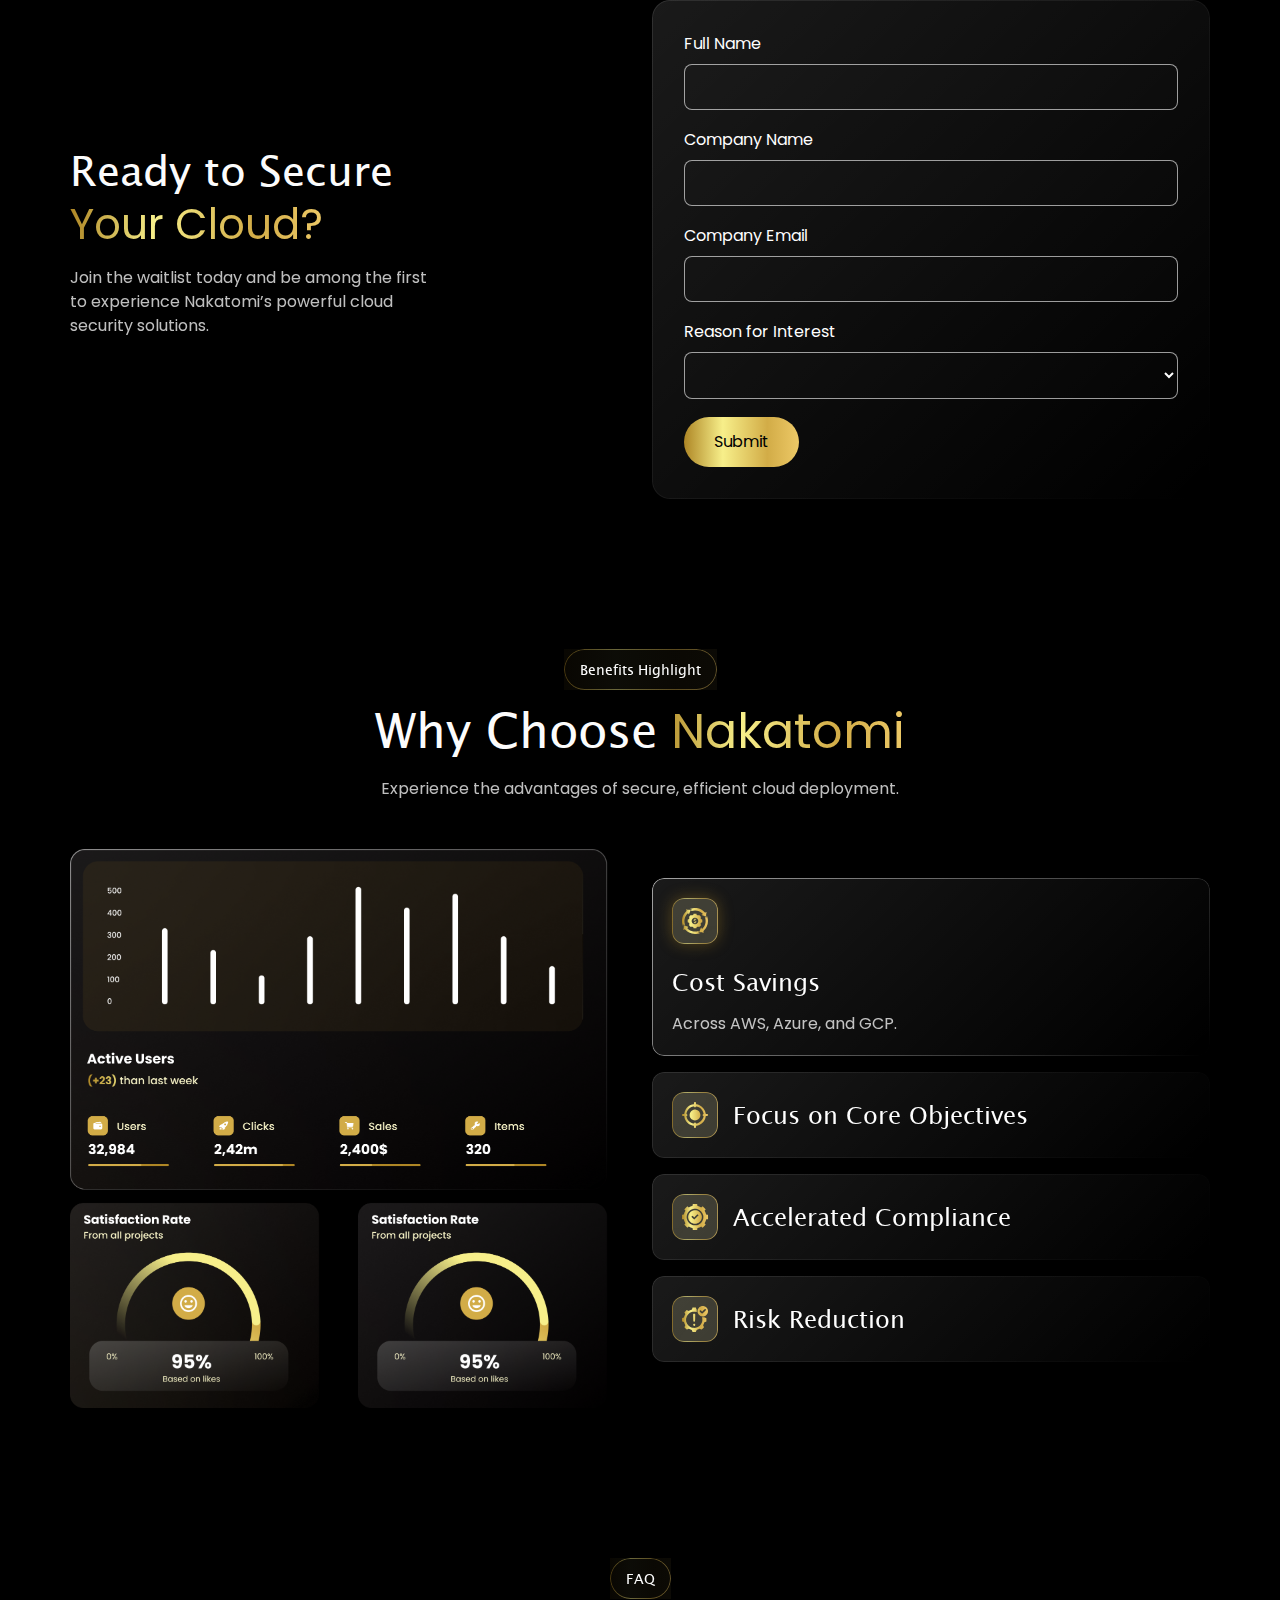
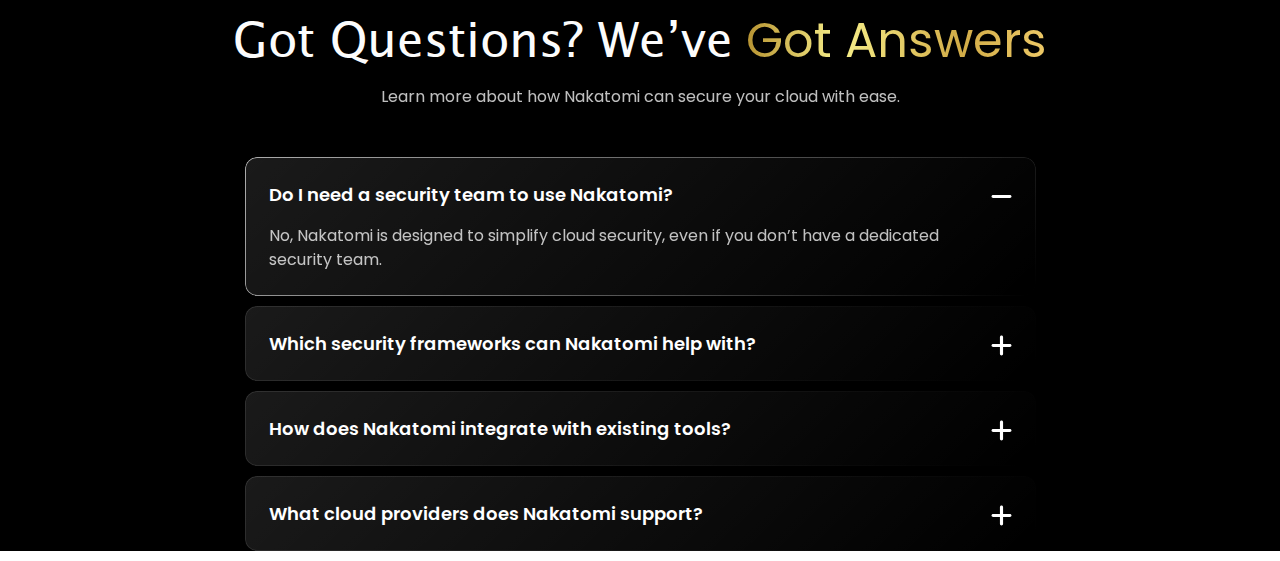
==== commit f6672c60: "added form" ====
--- a/faq.html
+++ b/faq.html
@@ -12,99 +12,162 @@
 </head>
 
 <body>
-    <div class="bg-black why-choose-us">
+    <div class="bg-black">
+        <!-- form -->
+        <div>
+            <div class="container">
+                <div class="row justify-content-between">
+                    <div class="col-lg-4 d-flex align-items-start justify-content-center flex-column">
+                        <h1
+                            class="ff-lucida fw-normal fs-13 leading-120 text-lg-start text-center clr-white-smoke mx-auto mb-3">
+                            Ready to Secure<span class="gradient-text"> Your Cloud?</span>
+                        </h1>
+                        <p class="fw-normal fs-md lh-150 text-white opacity-75 text-lg-start text-center">Join the
+                            waitlist today and be among the
+                            first to experience Nakatomi’s powerful cloud security solutions.</p>
+                    </div>
+                    <div class="col-lg-6">
+                        <div class="form-box position-relative w-100 mx-lg-0 mx-auto">
+                            <div class="form-container">
+                                <form id="contactForm">
+                                    <div class="position-relative d-flex flex-column align-items-start w-100">
+                                        <label for="fullName" class="fw-normal fs-md leading-150 text-white mb-2">Full
+                                            Name</label>
+                                        <input type="text" class="w-100 form-fields" id="fullName" name="fullName">
+                                        <p class="error position-absolute bottom-error start-0 mb-0" id="fullNameError">
+                                        </p>
+                                    </div>
+
+                                    <div class="position-relative d-flex flex-column align-items-start w-100">
+                                        <label for="companyName"
+                                            class="fw-normal fs-md leading-150 text-white mb-2">Company Name</label>
+                                        <input type="text" id="companyName" name="companyName"
+                                            class="w-100 form-fields">
+                                        <p class="error position-absolute bottom-error start-0 mb-0"
+                                            id="companyNameError">
+                                        </p>
+                                    </div>
+
+                                    <div class="position-relative d-flex flex-column align-items-start w-100">
+                                        <label for="companyEmail"
+                                            class="fw-normal fs-md leading-150 text-white mb-2">Company Email</label>
+                                        <input type="email" id="companyEmail" name="companyEmail"
+                                            class="w-100 form-fields">
+                                        <p class="error position-absolute bottom-error start-0 mb-0"
+                                            id="companyEmailError">
+                                        </p>
+                                    </div>
+
+                                    <div class="position-relative d-flex flex-column align-items-start w-100">
+                                        <label for="interest" class="fw-normal fs-md leading-150 text-white mb-2">Reason
+                                            for Interest</label>
+                                        <select id="interest" name="interest" class="w-100 form-fields">
+                                            <option value="" selected></option>
+                                            <option value="Product Inquiry">Product Inquiry</option>
+                                            <option value="Support">Support</option>
+                                            <option value="Others">Others</option>
+                                        </select>
+                                        <p class="error position-absolute bottom-error start-0 mb-0" id="interestError">
+                                        </p>
+                                    </div>
+
+                                    <button type="submit" id="submitBtn" class="position-relative">Submit</button>
+                                </form>
+                            </div>
+                        </div>
+                    </div>
+                </div>
+            </div>
+        </div>
         <!-- why choose us -->
-        <div class="">
-            <div class="container mt-media-faq">
-                <div class="secure-text mx-auto">
-                    <p class="ff-lucida fw-normal fs-sm leading-150 clr-white-smoke text-center mb-0">Benefits Highlight
-                    </p>
-                </div>
-                <h1 class="ff-lucida fw-normal fs-4xl leading-120 clr-white-smoke text-center mx-auto mb-3">
-                    Why Choose<span class="gradient-text"> Nakatomi</span></h1>
-                <p class="fw-normal fs-md lh-150 text-white opacity-75 text-center mb-5">Experience the advantages of
-                    secure, efficient cloud deployment.</p>
-                <div class="row">
-                    <div
-                        class="col-lg-6 d-flex align-items-lg-start align-items-center justify-content-lg-start justify-content-center">
-                        <div class="why-choose-dashboard-image">
-                            <img src="./assets/images/png/why-choose-dashboard-logo.png" alt="dashboard layout image"
-                                class="w-100 h-100">
-                        </div>
-                    </div>
-                    <div class="col-lg-6 d-flex flex-column align-items-center justify-content-center mt-lg-0 mt-4">
-                        <div class="accordion-container">
-                            <div class="accordion-item-why-choose">
-                                <div class="accordion-header-why-choose">
-                                    <div class="icon-why-choose d-flex align-items-center justify-content-center">
-                                        <img src="./assets/images/svg/why-choose-accordion-settings.svg"
-                                            alt="settings icon">
-                                    </div>
-                                    <div class="accordion-title mb-0 text-white fs-2xl leading-120 ff-lucida">Cost
-                                        Savings</div>
-                                </div>
-                                <div class="accordion-content-wrapper">
-                                    <div class="accordion-content">
-                                        <p class="mb-0 fs-md leading-150 text-white opacity-75">Across AWS, Azure, and
-                                            GCP.</p>
-                                    </div>
-                                </div>
-                            </div>
-
-                            <div class="accordion-item-why-choose">
-                                <div class="accordion-header-why-choose">
-                                    <div class="icon-why-choose d-flex align-items-center justify-content-center">
-                                        <img src="./assets/images/svg/why-choose-accordion-target.svg"
-                                            alt="target svg accoridon">
-                                    </div>
-                                    <div class="accordion-title mb-0 text-white fs-2xl leading-120 ff-lucida">Focus on
-                                        Core
-                                        Objectives</div>
-                                </div>
-                                <div class="accordion-content-wrapper">
-                                    <div class="accordion-content">
-                                        <p class="mb-0 fs-md leading-150 text-white opacity-75">Across AWS, Azure, and
-                                            GCP.</p>
-                                    </div>
-                                </div>
-                            </div>
-
-                            <div class="accordion-item-why-choose">
-                                <div class="accordion-header-why-choose">
-                                    <div class="icon-why-choose d-flex align-items-center justify-content-center">
-                                        <img src="./assets/images/svg/why-choose-accordion-tick-setting.svg"
-                                            alt="tick setting svg accoridon">
-                                    </div>
-                                    <div class="accordion-title mb-0 text-white fs-2xl leading-120 ff-lucida">
-                                        Accelerated
-                                        Compliance</div>
-                                </div>
-                                <div class="accordion-content-wrapper">
-                                    <div class="accordion-content">
-                                        <p class="mb-0 fs-md leading-150 text-white opacity-75">Across AWS, Azure, and
-                                            GCP.</p>
-                                    </div>
-                                </div>
-                            </div>
-
-                            <div class="accordion-item-why-choose">
-                                <div class="accordion-header-why-choose">
-                                    <div class="icon-why-choose d-flex align-items-center justify-content-center">
-                                        <img src="./assets/images/svg/why-choose-accordion-warning-settings.svg"
-                                            alt="warning setting svg accoridon">
-                                    </div>
-                                    <div class="accordion-title mb-0 text-white fs-2xl leading-120 ff-lucida">Risk
-                                        Reduction</div>
-                                </div>
-                                <div class="accordion-content-wrapper">
-                                    <div class="accordion-content">
-                                        <p class="mb-0 fs-md leading-150 text-white opacity-75">Across AWS, Azure, and
-                                            GCP.</p>
-                                    </div>
-                                </div>
-                            </div>
-                        </div>
-                    </div>
+        <div class="container mt-media-faq">
+            <div class="secure-text mx-auto">
+                <p class="ff-lucida fw-normal fs-sm leading-150 clr-white-smoke text-center mb-0">Benefits Highlight
+                </p>
+            </div>
+            <h1 class="ff-lucida fw-normal fs-4xl leading-120 clr-white-smoke text-center mx-auto mb-3">
+                Why Choose<span class="gradient-text"> Nakatomi</span></h1>
+            <p class="fw-normal fs-md lh-150 text-white opacity-75 text-center mb-5">Experience the advantages of
+                secure, efficient cloud deployment.</p>
+            <div class="row">
+                <div
+                    class="col-lg-6 d-flex align-items-lg-start align-items-center justify-content-lg-start justify-content-center">
+                    <div class="why-choose-dashboard-image">
+                        <img src="./assets/images/png/why-choose-dashboard-logo.png" alt="dashboard layout image"
+                            class="w-100 h-100">
+                    </div>
+                </div>
+                <div class="col-lg-6 d-flex flex-column align-items-center justify-content-center mt-lg-0 mt-4">
+                    <div class="accordion-container">
+                        <div class="accordion-item-why-choose">
+                            <div class="accordion-header-why-choose">
+                                <div class="icon-why-choose d-flex align-items-center justify-content-center">
+                                    <img src="./assets/images/svg/why-choose-accordion-settings.svg"
+                                        alt="settings icon">
+                                </div>
+                                <div class="accordion-title mb-0 text-white fs-2xl leading-120 ff-lucida">Cost Savings
+                                </div>
+                            </div>
+                            <div class="accordion-content-wrapper">
+                                <div class="accordion-content">
+                                    <p class="mb-0 fs-md leading-150 text-white opacity-75">Across AWS, Azure, and GCP.
+                                    </p>
+                                </div>
+                            </div>
+                        </div>
+
+                        <div class="accordion-item-why-choose">
+                            <div class="accordion-header-why-choose">
+                                <div class="icon-why-choose d-flex align-items-center justify-content-center">
+                                    <img src="./assets/images/svg/why-choose-accordion-target.svg"
+                                        alt="target svg accordion">
+                                </div>
+                                <div class="accordion-title mb-0 text-white fs-2xl leading-120 ff-lucida">Focus on Core
+                                    Objectives</div>
+                            </div>
+                            <div class="accordion-content-wrapper">
+                                <div class="accordion-content">
+                                    <p class="mb-0 fs-md leading-150 text-white opacity-75">Across AWS, Azure, and GCP.
+                                    </p>
+                                </div>
+                            </div>
+                        </div>
+
+                        <div class="accordion-item-why-choose">
+                            <div class="accordion-header-why-choose">
+                                <div class="icon-why-choose d-flex align-items-center justify-content-center">
+                                    <img src="./assets/images/svg/why-choose-accordion-tick-setting.svg"
+                                        alt="tick setting svg accordion">
+                                </div>
+                                <div class="accordion-title mb-0 text-white fs-2xl leading-120 ff-lucida">Accelerated
+                                    Compliance</div>
+                            </div>
+                            <div class="accordion-content-wrapper">
+                                <div class="accordion-content">
+                                    <p class="mb-0 fs-md leading-150 text-white opacity-75">Across AWS, Azure, and GCP.
+                                    </p>
+                                </div>
+                            </div>
+                        </div>
+
+                        <div class="accordion-item-why-choose">
+                            <div class="accordion-header-why-choose">
+                                <div class="icon-why-choose d-flex align-items-center justify-content-center">
+                                    <img src="./assets/images/svg/why-choose-accordion-warning-settings.svg"
+                                        alt="warning setting svg accordion">
+                                </div>
+                                <div class="accordion-title mb-0 text-white fs-2xl leading-120 ff-lucida">Risk Reduction
+                                </div>
+                            </div>
+                            <div class="accordion-content-wrapper">
+                                <div class="accordion-content">
+                                    <p class="mb-0 fs-md leading-150 text-white opacity-75">Across AWS, Azure, and GCP.
+                                    </p>
+                                </div>
+                            </div>
+                        </div>
+                    </div>
+
                 </div>
             </div>
         </div>
@@ -120,7 +183,7 @@
                 with ease.</p>
             <div class="custom-accordion mx-auto" id="accordionExample">
                 <div class="accordion-item bg-dark-grey border-0">
-                    <h2 class="accordion-header d-flex align-items-center justify-content-between w-100"
+                    <div class="accordion-header d-flex align-items-center justify-content-between w-100"
                         id="headingOne">
                         <button
                             class="accordion-button w-100 fw-semibold fs-lg leading-150 text-white text-start d-flex align-items-center justify-content-between border-0 position-relative"
@@ -136,7 +199,7 @@
                                 </svg>
                             </span>
                         </button>
-                    </h2>
+                    </div>
                     <div id="collapseOne" class="accordion-collapse collapse show" aria-labelledby="headingOne"
                         data-bs-parent="#accordionExample">
                         <div class="accordion-body text-white opacity-75 fs-md leading-150 pt-3">
@@ -146,7 +209,7 @@
                     </div>
                 </div>
                 <div class="accordion-item bg-dark-grey border-0">
-                    <h2 class="accordion-header d-flex align-items-center justify-content-between w-100"
+                    <div class="accordion-header d-flex align-items-center justify-content-between w-100"
                         id="headingTwo">
                         <button
                             class="accordion-button w-100 fw-semibold fs-lg leading-150 text-white text-start d-flex align-items-center justify-content-between border-0 position-relative collapsed"
@@ -162,16 +225,17 @@
                                 </svg>
                             </span>
                         </button>
-                    </h2>
+                    </div>
                     <div id="collapseTwo" class="accordion-collapse collapse" aria-labelledby="headingTwo"
                         data-bs-parent="#accordionExample">
                         <div class="accordion-body text-white opacity-75 fs-md leading-150 pt-3">
-                            Nakatomi supports various frameworks, such as ISO 27001, SOC 2, and more.
-                        </div>
-                    </div>
-                </div>
-                <div class="accordion-item bg-dark-grey border-0">
-                    <h2 class="accordion-header d-flex align-items-center justify-content-between w-100"
+                            Nakatomi supports compliance with frameworks like NIST CSF, ISO 27000, SOC2, CIS, and
+                            PCI-DSS.
+                        </div>
+                    </div>
+                </div>
+                <div class="accordion-item bg-dark-grey border-0">
+                    <div class="accordion-header d-flex align-items-center justify-content-between w-100"
                         id="headingThree">
                         <button
                             class="accordion-button w-100 fw-semibold fs-lg leading-150 text-white text-start d-flex align-items-center justify-content-between border-0 position-relative collapsed"
@@ -187,16 +251,18 @@
                                 </svg>
                             </span>
                         </button>
-                    </h2>
+                    </div>
                     <div id="collapseThree" class="accordion-collapse collapse" aria-labelledby="headingThree"
                         data-bs-parent="#accordionExample">
                         <div class="accordion-body text-white opacity-75 fs-md leading-150 pt-3">
-                            Nakatomi easily integrates with popular cloud platforms and DevOps tools.
-                        </div>
-                    </div>
-                </div>
-                <div class="accordion-item bg-dark-grey border-0">
-                    <h2 class="accordion-header d-flex align-items-center justify-content-between w-100"
+                            Nakatomi easily integrates with popular third-party tools for vulnerability assessments,
+                            CSPM, and more to meet your
+                            security ne
+                        </div>
+                    </div>
+                </div>
+                <div class="accordion-item bg-dark-grey border-0">
+                    <div class="accordion-header d-flex align-items-center justify-content-between w-100"
                         id="headingFour">
                         <button
                             class="accordion-button w-100 fw-semibold fs-lg leading-150 text-white text-start d-flex align-items-center justify-content-between border-0 position-relative collapsed"
@@ -212,11 +278,12 @@
                                 </svg>
                             </span>
                         </button>
-                    </h2>
+                    </div>
                     <div id="collapseFour" class="accordion-collapse collapse" aria-labelledby="headingFour"
                         data-bs-parent="#accordionExample">
                         <div class="accordion-body text-white opacity-75 fs-md leading-150 pt-3">
-                            Nakatomi supports AWS, Azure, Google Cloud, and others.
+                            Nakatomi supports AWS, Azure, and Google Cloud (GCP), ensuring secure deployment across
+                            leading cloud platforms.
                         </div>
                     </div>
                 </div>
--- a/assets/css/faq.css
+++ b/assets/css/faq.css
@@ -19,6 +19,10 @@
         linear-gradient(#fff 0 0);
     -webkit-mask-composite: xor;
     mask-composite: exclude;
+}
+
+.fs-13 {
+    font-size: 42px;
 }
 
 .accordion-item .collapse::before {
@@ -151,12 +155,6 @@
     flex-grow: 1;
 }
 
-.accordion-content-wrapper {
-    height: 0;
-    overflow: hidden;
-    transition: height 0.45s ease;
-}
-
 .accordion-content {
     padding: 0 20px 20px;
     color: #888;
@@ -169,4 +167,93 @@
 
 .accordion-item-why-choose.active .accordion-title {
     padding-top: 24px;
+}
+
+.accordion-item-why-choose {
+    display: grid;
+    grid-template-rows: auto 0fr;
+    transition: grid-template-rows 0.3s linear;
+    overflow: hidden;
+}
+
+.accordion-item-why-choose.active {
+    grid-template-rows: auto 1fr;
+}
+
+.accordion-content-wrapper {
+    overflow: hidden;
+}
+
+/* form css */
+
+.form-box {
+    border-radius: 18px;
+    padding: 32px;
+    max-width: 611px;
+    background: linear-gradient(315.97deg, rgba(255, 255, 255, 0) 1.86%, rgba(255, 255, 255, 0.1) 99.45%);
+}
+
+.form-box::before {
+    content: "";
+    position: absolute;
+    inset: 0;
+    border-radius: 18px;
+    padding: 1px;
+    background: linear-gradient(135.38deg, rgba(255, 255, 255, 0.1) 0.59%, rgba(255, 255, 255, 0) 99.41%);
+    -webkit-mask:
+        linear-gradient(#fff 0 0) content-box,
+        linear-gradient(#fff 0 0);
+    -webkit-mask-composite: xor;
+    mask-composite: exclude;
+    z-index: 0;
+}
+
+/* validation */
+
+#contactForm {
+    display: flex;
+    flex-direction: column;
+    gap: 18px;
+}
+
+.form-fields {
+    border: 1px solid #FFFFFF99;
+    background: #FFFFFF03;
+    border-radius: 8px;
+    padding: 10px;
+    color: white;
+}
+
+#submitBtn {
+    width: 115px;
+    padding: 13px 28px;
+    border: none;
+    background: linear-gradient(90deg, #AE8625 0%, #F7EF8A 33.73%, #D2AC47 72.49%, #EDC967 100%);
+    border-radius: 57px;
+    cursor: pointer;
+}
+
+option {
+    padding: 10px !important;
+    margin-bottom: 15px !important;
+    border: 1px solid #ccc !important;
+    border-radius: 5px !important;
+    background-color: #333 !important;
+    color: white !important;
+}
+
+.error {
+    color: #ff6666;
+    font-size: 0.9em;
+    display: none;
+}
+
+.bottom-error {
+    bottom: -20px;
+}
+
+@media (max-width: 768px) {
+    .form-box {
+        padding: 16px;
+    }
 }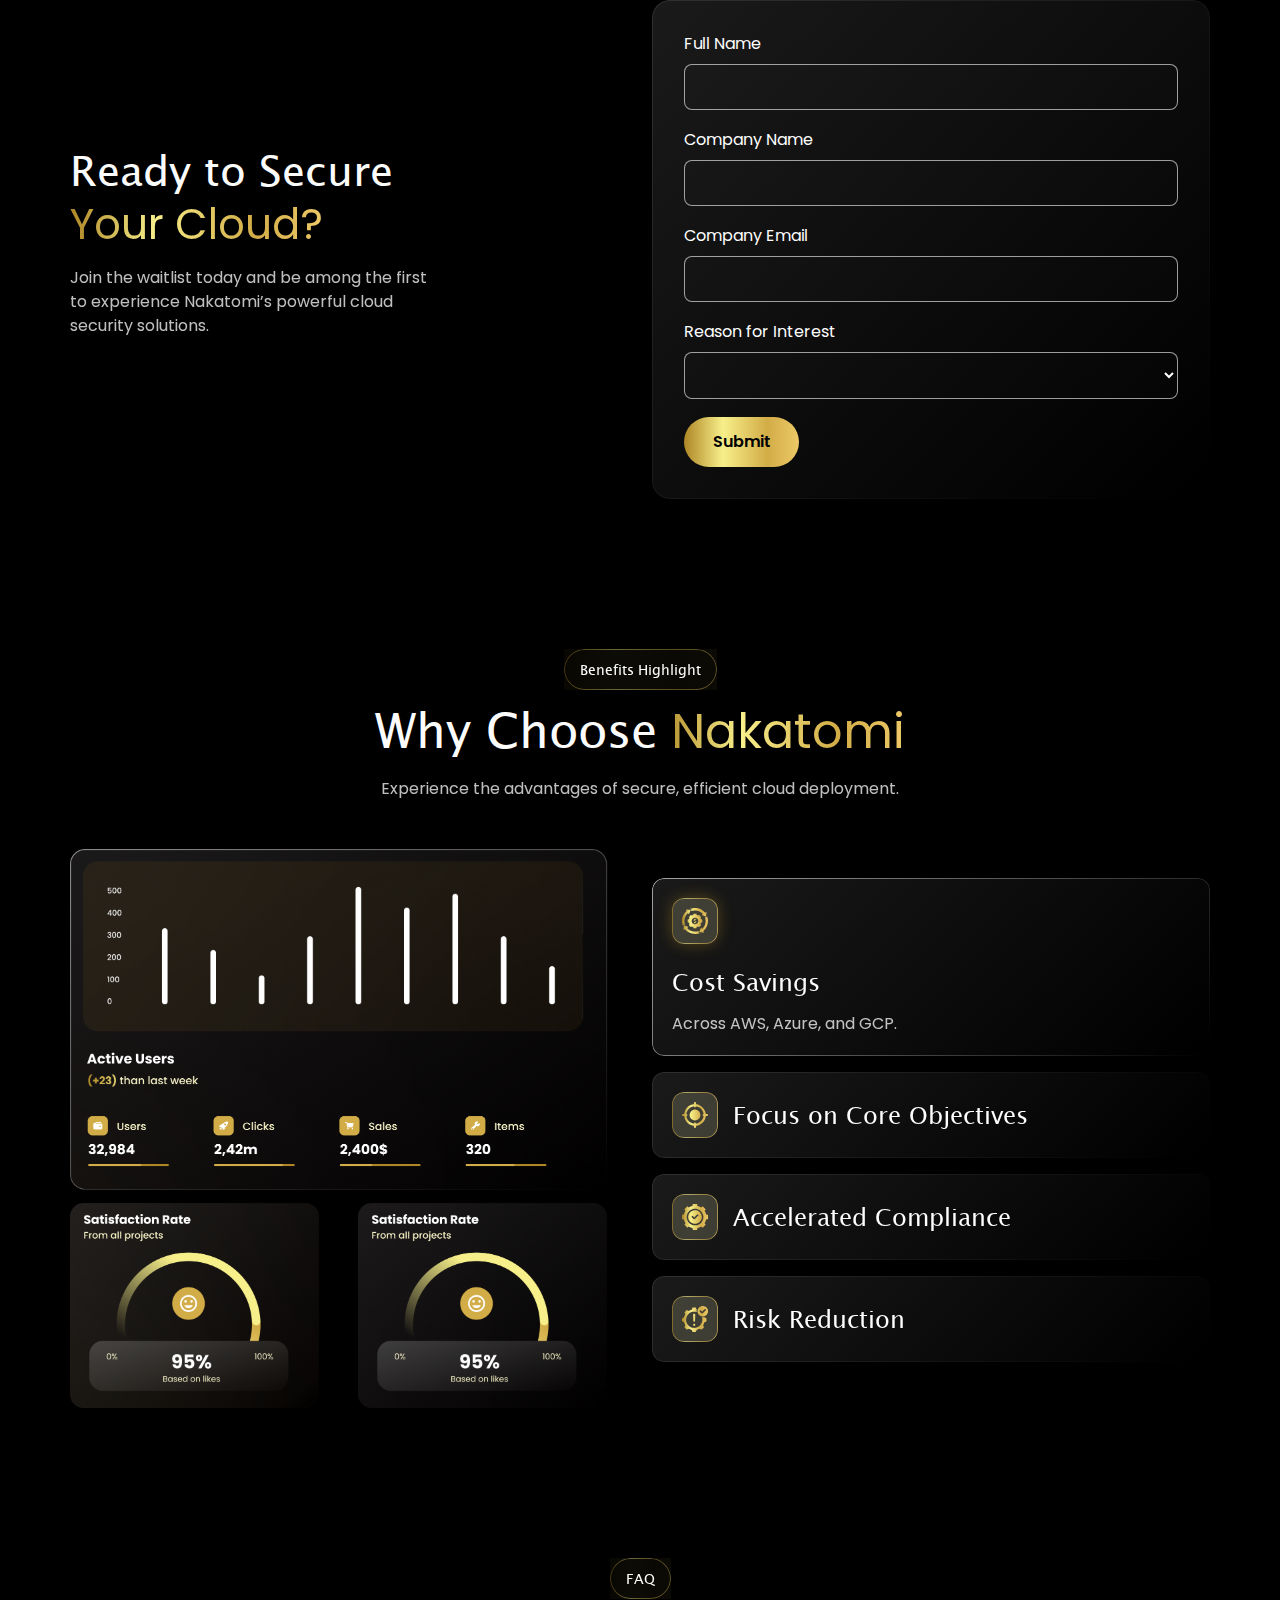
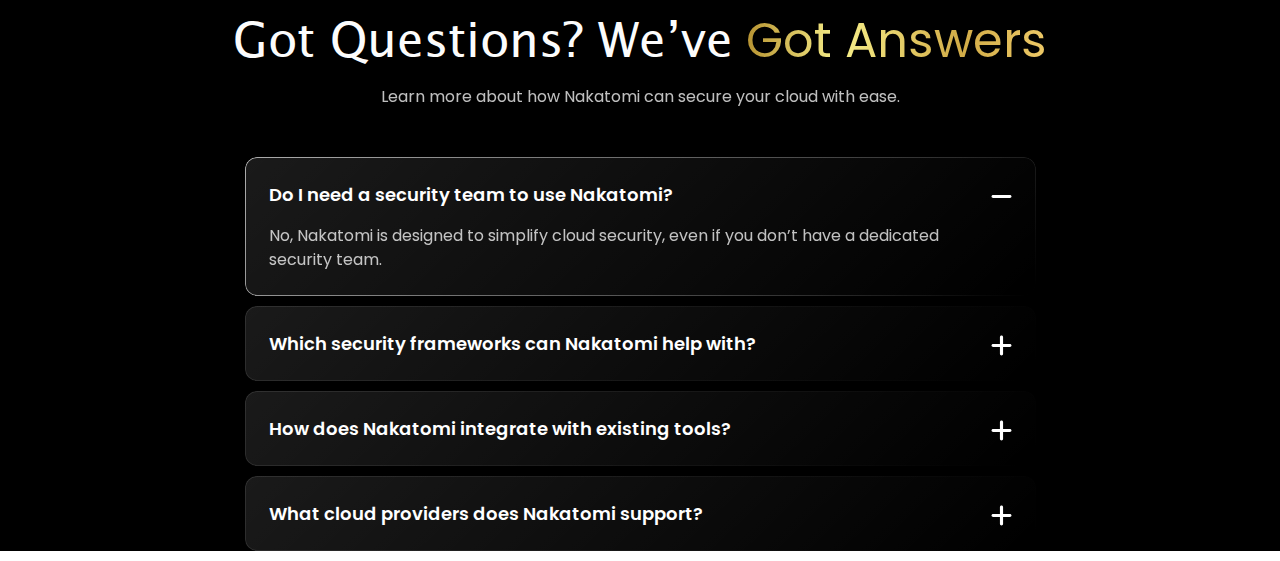
==== commit f83d88ab: "added changes in the page" ====
--- a/faq.html
+++ b/faq.html
@@ -71,7 +71,7 @@
                                         </p>
                                     </div>
 
-                                    <button type="submit" id="submitBtn" class="position-relative">Submit</button>
+                                    <button type="submit" id="submitBtn" class="position-relative fw-semibold fs-md leading-150">Submit</button>
                                 </form>
                             </div>
                         </div>
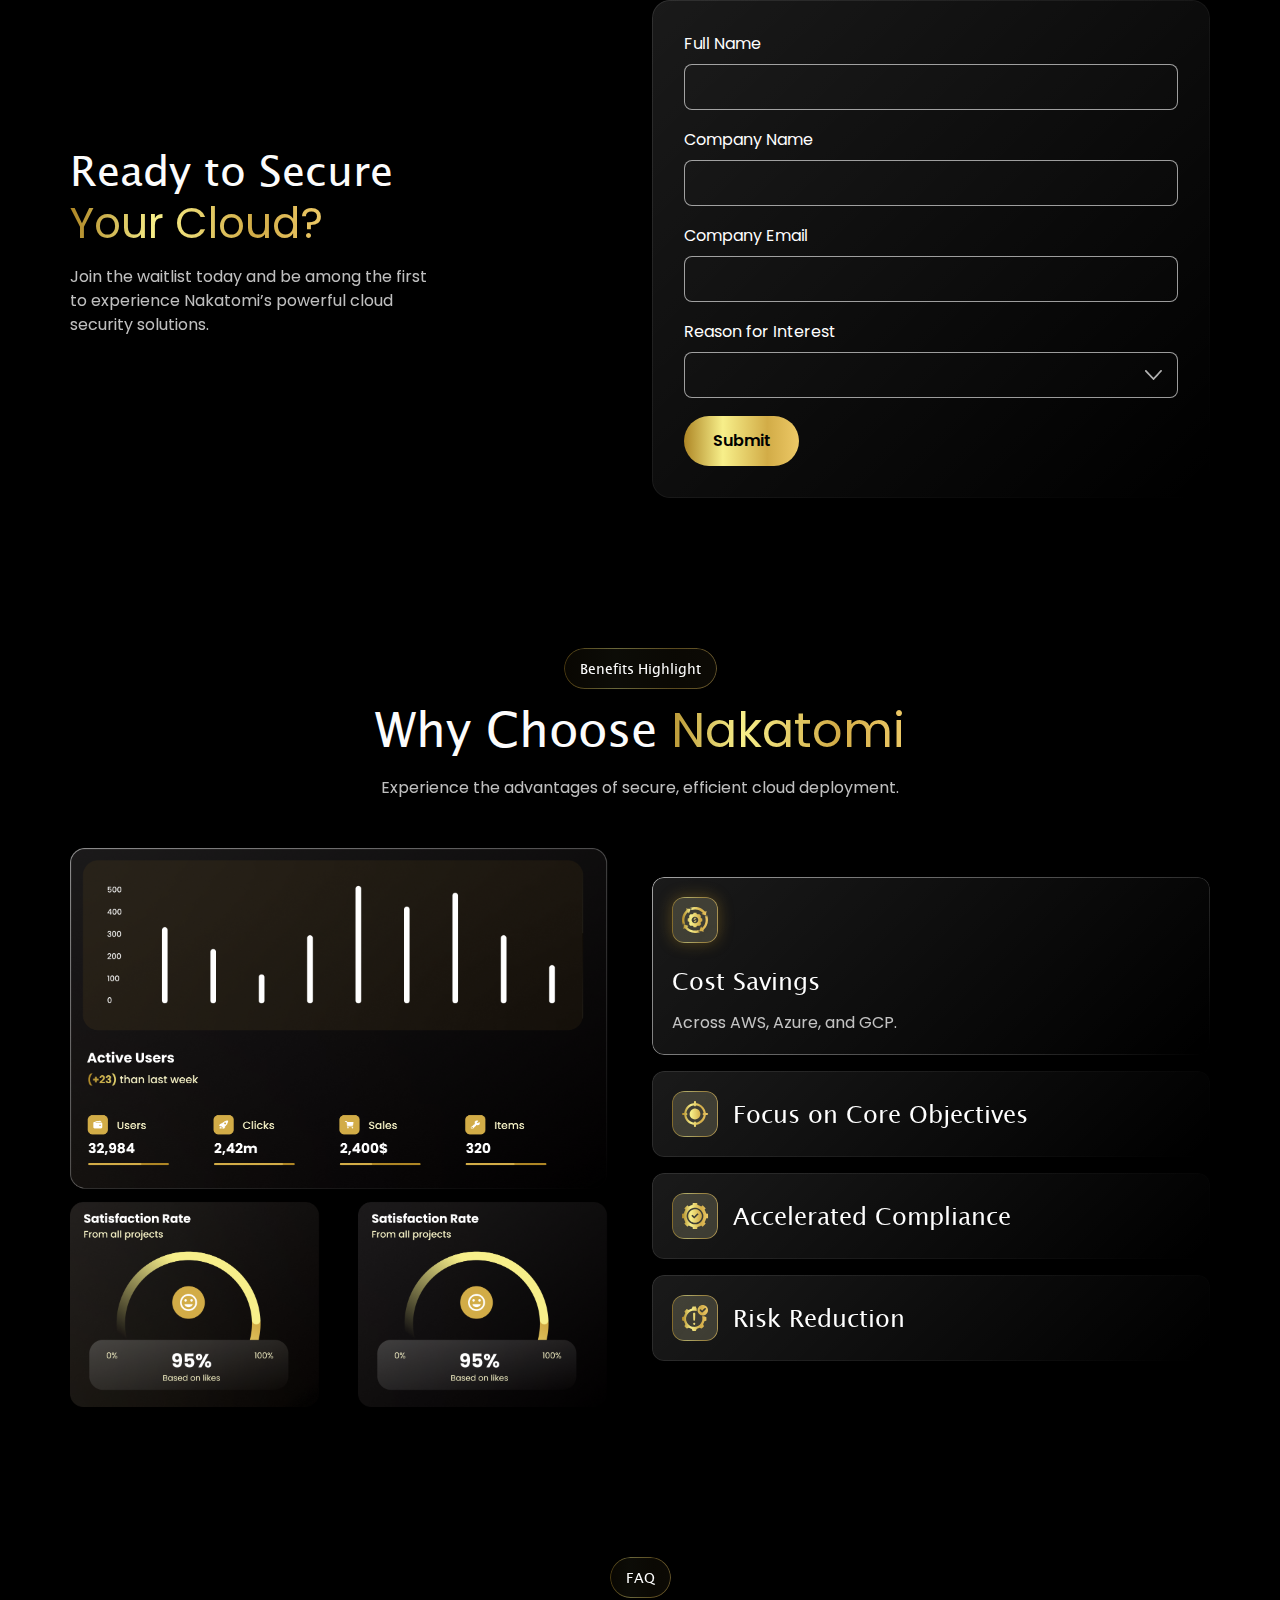
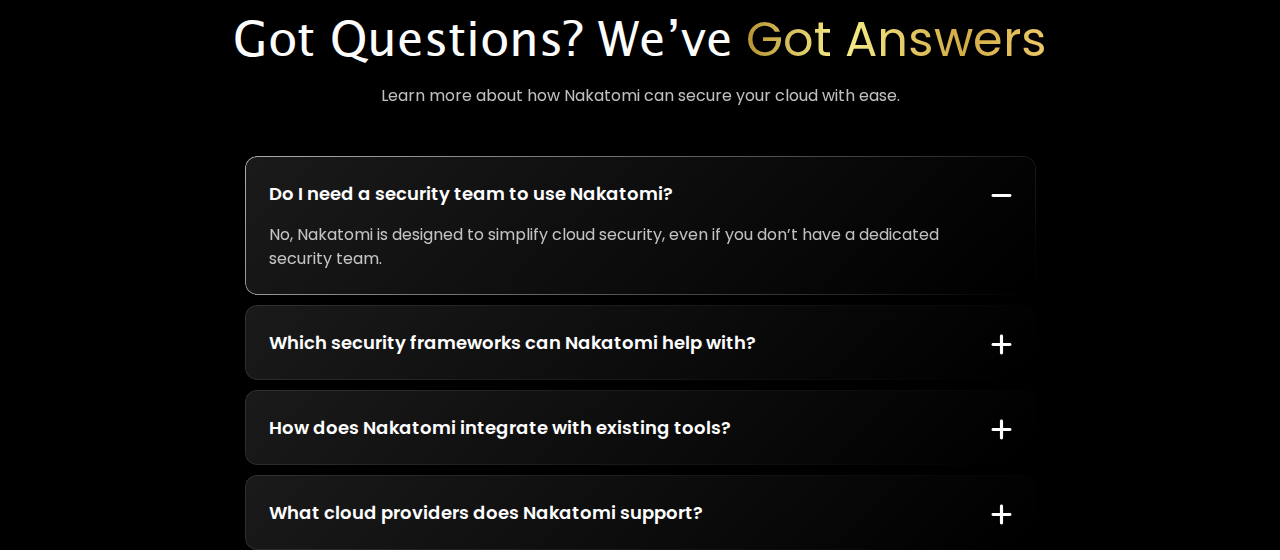
==== commit b260bf7a: "added repsonsiveness to the page" ====
--- a/faq.html
+++ b/faq.html
@@ -71,7 +71,8 @@
                                         </p>
                                     </div>
 
-                                    <button type="submit" id="submitBtn" class="position-relative fw-semibold fs-md leading-150">Submit</button>
+                                    <button type="submit" id="submitBtn"
+                                        class="position-relative fw-semibold fs-md leading-150">Submit</button>
                                 </form>
                             </div>
                         </div>
@@ -172,7 +173,7 @@
             </div>
         </div>
         <!-- faq -->
-        <div class="container mt-media-faq">
+        <div class="container mt-media-faq faq-section">
             <div class="secure-text mx-auto">
                 <p class="ff-lucida fw-normal fs-sm leading-150 clr-white-smoke text-center mb-0">FAQ</p>
             </div>
@@ -191,8 +192,8 @@
                             aria-controls="collapseOne">
                             Do I need a security team to use Nakatomi?
                             <span class="icon">
-                                <svg width="21" height="5" viewBox="0 0 21 5" fill="none"
-                                    xmlns="http://www.w3.org/2000/svg">
+                                <svg width="21" height="5" class="w-100 h-100" viewBox="0 0 21 5" class="w-100 h-100"
+                                    fill="none" xmlns="http://www.w3.org/2000/svg">
                                     <path fill-rule="evenodd" clip-rule="evenodd"
                                         d="M12.0789 4.07831H18.9211C19.3398 4.07831 19.7414 3.91195 20.0375 3.61584C20.3336 3.31973 20.5 2.91812 20.5 2.49936C20.5 2.0806 20.3336 1.67898 20.0375 1.38287C19.7414 1.08676 19.3398 0.92041 18.9211 0.92041H12.0789H8.92105H2.07895C1.66018 0.92041 1.25857 1.08676 0.962463 1.38287C0.666353 1.67898 0.5 2.0806 0.5 2.49936C0.5 2.91812 0.666353 3.31973 0.962463 3.61584C1.25857 3.91195 1.66018 4.07831 2.07895 4.07831H8.92105H12.0789Z"
                                         fill="white" />
@@ -217,7 +218,7 @@
                             aria-controls="collapseTwo">
                             Which security frameworks can Nakatomi help with?
                             <span class="icon">
-                                <svg width="21" height="21" viewBox="0 0 21 21" fill="none"
+                                <svg width="21" height="21" class="w-100 h-100" viewBox="0 0 21 21" fill="none"
                                     xmlns="http://www.w3.org/2000/svg">
                                     <path
                                         d="M8.92105 18.9211C8.92105 19.3398 9.08741 19.7414 9.38352 20.0375C9.67963 20.3336 10.0812 20.5 10.5 20.5C10.9188 20.5 11.3204 20.3336 11.6165 20.0375C11.9126 19.7414 12.0789 19.3398 12.0789 18.9211V12.0789H18.9211C19.3398 12.0789 19.7414 11.9126 20.0375 11.6165C20.3336 11.3204 20.5 10.9188 20.5 10.5C20.5 10.0812 20.3336 9.67963 20.0375 9.38352C19.7414 9.08741 19.3398 8.92105 18.9211 8.92105H12.0789V2.07895C12.0789 1.66018 11.9126 1.25857 11.6165 0.962463C11.3204 0.666353 10.9188 0.5 10.5 0.5C10.0812 0.5 9.67963 0.666353 9.38352 0.962463C9.08741 1.25857 8.92105 1.66018 8.92105 2.07895V8.92105H2.07895C1.66018 8.92105 1.25857 9.08741 0.962463 9.38352C0.666353 9.67963 0.5 10.0812 0.5 10.5C0.5 10.9188 0.666353 11.3204 0.962463 11.6165C1.25857 11.9126 1.66018 12.0789 2.07895 12.0789H8.92105V18.9211Z"
@@ -243,7 +244,7 @@
                             aria-controls="collapseThree">
                             How does Nakatomi integrate with existing tools?
                             <span class="icon">
-                                <svg width="21" height="21" viewBox="0 0 21 21" fill="none"
+                                <svg width="21" height="21" class="w-100 h-100" viewBox="0 0 21 21" fill="none"
                                     xmlns="http://www.w3.org/2000/svg">
                                     <path
                                         d="M8.92105 18.9211C8.92105 19.3398 9.08741 19.7414 9.38352 20.0375C9.67963 20.3336 10.0812 20.5 10.5 20.5C10.9188 20.5 11.3204 20.3336 11.6165 20.0375C11.9126 19.7414 12.0789 19.3398 12.0789 18.9211V12.0789H18.9211C19.3398 12.0789 19.7414 11.9126 20.0375 11.6165C20.3336 11.3204 20.5 10.9188 20.5 10.5C20.5 10.0812 20.3336 9.67963 20.0375 9.38352C19.7414 9.08741 19.3398 8.92105 18.9211 8.92105H12.0789V2.07895C12.0789 1.66018 11.9126 1.25857 11.6165 0.962463C11.3204 0.666353 10.9188 0.5 10.5 0.5C10.0812 0.5 9.67963 0.666353 9.38352 0.962463C9.08741 1.25857 8.92105 1.66018 8.92105 2.07895V8.92105H2.07895C1.66018 8.92105 1.25857 9.08741 0.962463 9.38352C0.666353 9.67963 0.5 10.0812 0.5 10.5C0.5 10.9188 0.666353 11.3204 0.962463 11.6165C1.25857 11.9126 1.66018 12.0789 2.07895 12.0789H8.92105V18.9211Z"
@@ -270,7 +271,7 @@
                             aria-controls="collapseFour">
                             What cloud providers does Nakatomi support?
                             <span class="icon">
-                                <svg width="21" height="21" viewBox="0 0 21 21" fill="none"
+                                <svg width="21" height="21" class="w-100 h-100" viewBox="0 0 21 21" fill="none"
                                     xmlns="http://www.w3.org/2000/svg">
                                     <path
                                         d="M8.92105 18.9211C8.92105 19.3398 9.08741 19.7414 9.38352 20.0375C9.67963 20.3336 10.0812 20.5 10.5 20.5C10.9188 20.5 11.3204 20.3336 11.6165 20.0375C11.9126 19.7414 12.0789 19.3398 12.0789 18.9211V12.0789H18.9211C19.3398 12.0789 19.7414 11.9126 20.0375 11.6165C20.3336 11.3204 20.5 10.9188 20.5 10.5C20.5 10.0812 20.3336 9.67963 20.0375 9.38352C19.7414 9.08741 19.3398 8.92105 18.9211 8.92105H12.0789V2.07895C12.0789 1.66018 11.9126 1.25857 11.6165 0.962463C11.3204 0.666353 10.9188 0.5 10.5 0.5C10.0812 0.5 9.67963 0.666353 9.38352 0.962463C9.08741 1.25857 8.92105 1.66018 8.92105 2.07895V8.92105H2.07895C1.66018 8.92105 1.25857 9.08741 0.962463 9.38352C0.666353 9.67963 0.5 10.0812 0.5 10.5C0.5 10.9188 0.666353 11.3204 0.962463 11.6165C1.25857 11.9126 1.66018 12.0789 2.07895 12.0789H8.92105V18.9211Z"
--- a/assets/css/style.css
+++ b/assets/css/style.css
@@ -30,26 +30,9 @@
     gap: 10px;
 }
 
-.hero-bg {
-    background-image: url(../images/webp/hero-bg.webp);
-    background-size: 100% 100%;
-    background-position: center;
-}
-
-.nav-modification {
-    border-bottom: 1px solid;
-    border-image: linear-gradient(90deg, rgba(255, 255, 255, 0) 10.42%, rgba(255, 255, 255, 0.2) 50%, rgba(255, 255, 255, 0) 89.59%)1;
-    background: var(--faint-white);
-    backdrop-filter: blur(7px)
-}
-
 .nav-py {
     padding-top: 23px;
     padding-bottom: 23px;
-}
-
-.nav-gap {
-    gap: 134px;
 }
 
 .language-btn {
@@ -125,6 +108,21 @@
     background: transparent;
 }
 
+.nav-btn-mobile:hover {
+    color: white !important;
+    border-color: transparent;
+    background: transparent;
+}
+
+.nav-btn-mobile:hover span svg path {
+    stroke: white;
+}
+
+.nav-btn-mobile svg {
+    position: relative;
+    z-index: 2;
+}
+
 /* hero */
 .hero-padding {
     padding-top: 37px;
@@ -146,6 +144,7 @@
     background: linear-gradient(90deg, rgba(174, 134, 37, 0.05) 0%, rgba(247, 239, 138, 0.05) 33.73%, rgba(210, 172, 71, 0.05) 72.49%, rgba(237, 201, 103, 0.05) 100%);
     backdrop-filter: blur(20px);
     margin-bottom: 10px;
+    border-radius: 9999px;
 }
 
 .secure-text::before {
@@ -168,8 +167,21 @@
     -webkit-text-fill-color: transparent;
 }
 
+/* .common-btn {
+    background: linear-gradient(90deg, #AE8625 0%, #F7EF8A 33.73%, #D2AC47 72.49%, #EDC967 100%);
+    padding: 9px 17px;
+    border-radius: 57px;
+    border: 1px solid transparent;
+    transition: all 300ms ease;
+}
+
+.common-btn:hover {
+    background: transparent;
+    border: 1px solid #F7EF8A;
+    color: white;
+} */
 .common-btn {
-    background: linear-gradient(90deg, #AE8625 0%, #F7EF8A 33.73%, #D2AC47 72.49%, #EDC967 100%)border-box;
+    background: linear-gradient(90deg, #AE8625 0%, #F7EF8A 33.73%, #D2AC47 72.49%, #EDC967 100%);
     padding: 9px 17px;
     border-radius: 57px;
     border: 1px solid transparent;
@@ -187,7 +199,7 @@
     left: 0;
     width: 100%;
     height: 100%;
-    background: white;
+    background: linear-gradient(90deg, #AE8625 0%, #F7EF8A 33.73%, #D2AC47 72.49%, #EDC967 100%);
     transform: translateX(-100%);
     transition: transform 0.4s ease;
     z-index: -1 !important;
@@ -200,8 +212,8 @@
 }
 
 .common-btn:hover {
-    color: var(--dark-gold) !important;
-    border: 1px solid var(--dark-gold);
+    color: black !important;
+    border: 1px solid transparent;
     background: transparent;
 }
 
@@ -212,12 +224,12 @@
 }
 
 .hero-left-ellipse-pos {
-    top: 30%;
+    top: 20%;
     left: 0;
 }
 
 .hero-right-ellipse-pos {
-    top: 22%;
+    top: 20%;
     right: 0;
 }
 
@@ -229,62 +241,12 @@
     margin-bottom: 29px;
 }
 
-.z-99 {
-    z-index: 99;
-}
-
-
-.dropdown-modification {
-    background: linear-gradient(90deg, #AE8625 0%, #F7EF8A 33.73%, #D2AC47 72.49%, #EDC967 100%);
-    width: 105px;
-    padding: 10px;
-    border-radius: 5px;
-    opacity: 0;
-    position: relative;
-    z-index: -1;
-}
-
-.dropdown-position {
-    top: 50px;
-    left: 6px;
-}
-
-#btn.active.dropdown-modification {
-    opacity: 1;
-    z-index: 1;
-    position: relative;
-}
-
-.arrow {
-    transition: transform 0.3s ease;
-}
-
-.arrow.rotate {
-    transform: rotate(180deg);
-}
-
-.hero-ellipse-modification {
-    width: 316px;
-    height: 316px;
-    opacity: 26%;
-    filter: blur(128px);
-    background: linear-gradient(90deg, #AE8625 0%, #F7EF8A 33.73%, #D2AC47 72.49%, #EDC967 100%);
-    bottom: 0;
-    left: 0;
-}
-
-.nav-ellipse-modification {
-    width: 361px;
-    height: 361px;
-    opacity: 20%;
-    filter: blur(128px);
-    background: linear-gradient(90deg, #AE8625 0%, #F7EF8A 33.73%, #D2AC47 72.49%, #EDC967 100%);
-    top: 0;
-    left: 0;
-}
-
-
 @media (max-width: 991.5px) {
+
+    .address-input {
+        min-width: 280px;
+    }
+
     .menu {
         position: relative;
         z-index: 100;
@@ -296,11 +258,11 @@
         justify-content: center;
         align-items: center;
         width: 100%;
-        height: 100vh;
+        height: 100%;
         position: fixed;
         left: -100%;
         top: 0;
-        z-index: 99;
+        z-index: 90;
         transition: all 300ms linear;
         background-color: black;
     }
@@ -368,7 +330,7 @@
     }
 
     .common-btn {
-        padding: 12px 28px;
+        padding: 14px 26px;
     }
 
     .hero-padding {
@@ -395,15 +357,48 @@
         max-width: 970px;
         height: 529px;
     }
-}
-
-@media (min-width: 1200px) {
-    .hero-left-ellipse-pos {
-        top: 40%;
-        left: 0;
-    }
 
     .ellipse-opacity {
         opacity: 100%;
     }
+}
+
+
+
+
+
+.section-spacing {
+    padding-top: 28px;
+    padding-bottom: 28px;
+}
+
+@media (min-width:576px) {
+    .section-spacing {
+        padding-top: 32px;
+        padding-bottom: 32px;
+    }
+}
+@media (min-width:768px) {
+    .section-spacing {
+        padding-top: 40px;
+        padding-bottom: 40px;
+    }
+}
+@media (min-width:992px) {
+    .section-spacing {
+        padding-top: 48px;
+        padding-bottom: 48px;
+    }
+}
+@media (min-width:1200px) {
+    .section-spacing {
+        padding-top: 60px;
+        padding-bottom: 60px;
+    }
+}
+@media (min-width:1400px) {
+    .section-spacing {
+        padding-top: 75px;
+        padding-bottom: 75px;
+    }
 }--- a/assets/css/faq.css
+++ b/assets/css/faq.css
@@ -252,8 +252,38 @@
     bottom: -20px;
 }
 
+select {
+    appearance: none;
+    -webkit-appearance: none;
+    -moz-appearance: none;
+    background: #FFFFFF03 url('../images/svg/arrow-down-svg.svg') no-repeat right 15px center !important;
+    background-size: 18px;
+    padding-right: 40px;
+}
+
+select::-ms-expand {
+    display: none;
+}
+
+@media (max-width:1023.9px) {
+
+    .form-box,
+    .faq-section {
+        max-width: 600px !important;
+    }
+}
+
 @media (max-width: 768px) {
     .form-box {
         padding: 16px;
     }
+
+    .accordion-item {
+        padding: 16px !important;
+    }
+
+    .icon {
+        width: 16px;
+        height: 10px;
+    }
 }